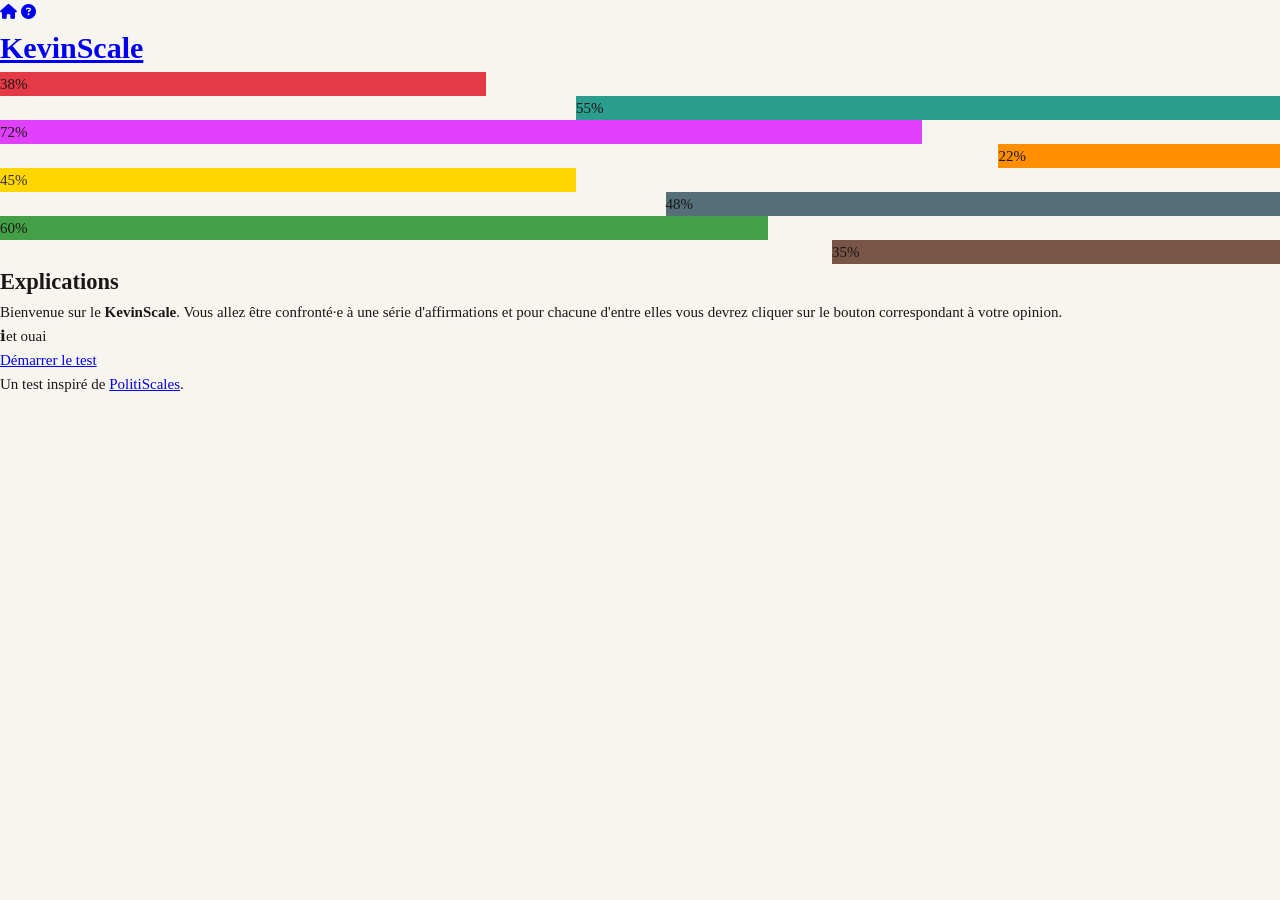
==== index.html @ aa24dc7e "Update index.html" ====
<!DOCTYPE html>
<html lang="fr">
<head>
  <meta charset="UTF-8" />
  <meta name="viewport" content="width=device-width, initial-scale=1.0" />
  <title>KevinScale — Test idéologique</title>
  <link rel="stylesheet" href="https://cdnjs.cloudflare.com/ajax/libs/font-awesome/6.5.0/css/all.min.css" />
  <link rel="stylesheet" href="style.css" />
</head>
<body>

<header>
  <div id="header">
    <div class="headerLeft">
      <a href="index.html" title="Accueil"><i class="fa fa-home"></i></a>
      <a href="#help" title="Aide"><i class="fa fa-question-circle"></i></a>
    </div>
    <div class="headerMiddle">
      <h1><a href="index.html">KevinScale</a></h1>
    </div>
    <div class="headerRight"></div>
  </div>
</header>

<div class="intro-wrap">

  <!-- Barres colorées preview identiques PolitiScales -->
  <div class="preview-bars" aria-hidden="true">
    <div class="preview-bar-row">
      <div class="pbar" style="background:#e63946;width:38%">38%</div>
      <div class="pbar" style="background:#2a9d8f;width:55%;margin-left:auto">55%</div>
    </div>
    <div class="preview-bar-row">
      <div class="pbar" style="background:#e040fb;width:72%">72%</div>
      <div class="pbar" style="background:#ff8f00;width:22%;margin-left:auto">22%</div>
    </div>
    <div class="preview-bar-row">
      <div class="pbar" style="background:#ffd600;color:#333;width:45%">45%</div>
      <div class="pbar" style="background:#546e7a;width:48%;margin-left:auto">48%</div>
    </div>
    <div class="preview-bar-row">
      <div class="pbar" style="background:#43a047;width:60%">60%</div>
      <div class="pbar" style="background:#795548;width:35%;margin-left:auto">35%</div>
    </div>
  </div>

  <div class="intro-desc">
    <h2>Explications</h2>

    <p>Bienvenue sur le <strong>KevinScale</strong>. Vous allez être confronté·e à une série d'affirmations et pour chacune d'entre elles vous devrez cliquer sur le bouton correspondant à votre opinion.</p>

    <p><span class="info-icon">ℹ</span>et ouai</p>
  </div>

  <a href="quiz.html" class="btn-start">Démarrer le test</a>

</div>

<footer>
  Un test inspiré de <a href="https://politiscales.fr" target="_blank">PolitiScales</a>.
</footer>

</body>
</html>
---- style.css ----
/* ============================================================
   KevinScale — Stylesheet
   Inspiré de PolitiScales — design éditorial, sérieux et lisible
   ============================================================ */

/* ── RESET & BASE ─────────────────────────────────────────── */
*, *::before, *::after { box-sizing: border-box; margin: 0; padding: 0; }

:root {
  /* Palette */
  --bg:           #f7f5f0;
  --surface:      #ffffff;
  --surface-2:    #f0ede6;
  --border:       #d8d3c8;
  --border-dark:  #b8b2a6;
  --text:         #1a1714;
  --text-2:       #5a5650;
  --text-3:       #9a948c;
  --accent:       #c0392b;
  --accent-dark:  #96281b;
  --accent-light: #f8d7d4;
  --kevin:        #1a3a5c;
  --kevin-light:  #d4e3f0;

  /* Typography scale */
  --fs-xs:   0.6875rem;  /* 11px */
  --fs-sm:   0.8125rem;  /* 13px */
  --fs-base: 0.9375rem;  /* 15px */
  --fs-md:   1.0625rem;  /* 17px */
  --fs-lg:   1.25rem;    /* 20px */
  --fs-xl:   1.625rem;   /* 26px */
  --fs-2xl:  2.25rem;    /* 36px */
  --fs-3xl:  3.5rem;     /* 56px */

  /* Spacing */
  --sp-1: 4px; --sp-2: 8px; --sp-3: 12px; --sp-4: 16px;
  --sp-5: 24px; --sp-6: 32px; --sp-7: 48px; --sp-8: 64px;

  /* Misc */
  --radius: 2px;
  --shadow: 0 1px 3px rgba(0,0,0,.08), 0 4px 12px rgba(0,0,0,.06);
  --shadow-lg: 0 2px 8px rgba(0,0,0,.08), 0 12px 32px rgba(0,0,0,.1);
  --transition: 180ms ease;
}

html { scroll-behavior: smooth; }

body {
  background: var(--bg);
  color: var(--text);
  font-family: 'Crimson Pro', 'Georgia', serif;
  font-size: var(--fs-base);
  line-height: 1.6;
  min-height: 100vh;
  -webkit-font-smoothing: antialiased;
}

/* ── LAYOUT ───────────────────────────────────────────────── */
.screen { display: none; animation: fadeIn .35s ease; }
.screen.active { display: block; }

@keyframes fadeIn {
  from { opacity: 0; transform: translateY(8px); }
  to   { opacity: 1; transform: translateY(0); }
}

.container {
  max-width: 800px;
  margin: 0 auto;
  padding: 0 var(--sp-5);
}

/* ── HEADER (global) ──────────────────────────────────────── */
.site-header {
  background: var(--surface);
  border-bottom: 2px solid var(--text);
  padding: var(--sp-4) 0;
  position: sticky;
  top: 0;
  z-index: 100;
}

.site-header .container {
  display: flex;
  align-items: center;
  justify-content: space-between;
  gap: var(--sp-4);
}

.logo {
  font-family: 'Playfair Display', 'Georgia', serif;
  font-weight: 900;
  font-size: var(--fs-lg);
  letter-spacing: -.5px;
  color: var(--text);
  display: flex;
  align-items: center;
  gap: var(--sp-2);
}

.logo-k {
  display: inline-flex;
  align-items: center;
  justify-content: center;
  width: 34px; height: 34px;
  background: var(--accent);
  color: #fff;
  font-size: var(--fs-md);
  font-weight: 900;
  letter-spacing: 0;
}

.progress-wrap {
  flex: 1;
  max-width: 320px;
}

.progress-label {
  font-family: 'IBM Plex Mono', monospace;
  font-size: var(--fs-xs);
  color: var(--text-3);
  letter-spacing: 1px;
  text-transform: uppercase;
  margin-bottom: var(--sp-1);
  display: flex;
  justify-content: space-between;
}

.progress-track {
  height: 3px;
  background: var(--border);
  border-radius: 2px;
  overflow: hidden;
}

.progress-fill {
  height: 100%;
  background: var(--accent);
  border-radius: 2px;
  transition: width .5s cubic-bezier(0.16,1,.3,1);
  width: 0%;
}

/* ── SCREEN: INTRO ────────────────────────────────────────── */
#screen-intro {
  padding: var(--sp-8) 0;
}

.intro-grid {
  display: grid;
  grid-template-columns: 1fr 1fr;
  gap: var(--sp-7);
  align-items: start;
}

.intro-left { }

.intro-eyebrow {
  font-family: 'IBM Plex Mono', monospace;
  font-size: var(--fs-xs);
  letter-spacing: 3px;
  text-transform: uppercase;
  color: var(--accent);
  margin-bottom: var(--sp-3);
}

.intro-title {
  font-family: 'Playfair Display', 'Georgia', serif;
  font-size: var(--fs-3xl);
  font-weight: 900;
  line-height: .95;
  letter-spacing: -2px;
  color: var(--text);
  margin-bottom: var(--sp-5);
}

.intro-title em {
  font-style: italic;
  color: var(--accent);
}

.intro-lead {
  font-size: var(--fs-md);
  color: var(--text-2);
  line-height: 1.7;
  margin-bottom: var(--sp-6);
  max-width: 400px;
}

.intro-stats {
  display: flex;
  gap: var(--sp-5);
  margin-bottom: var(--sp-7);
  padding: var(--sp-4) 0;
  border-top: 1px solid var(--border);
  border-bottom: 1px solid var(--border);
}

.stat-item { text-align: center; }

.stat-num {
  font-family: 'Playfair Display', serif;
  font-size: var(--fs-xl);
  font-weight: 700;
  color: var(--text);
  line-height: 1;
  display: block;
}

.stat-lbl {
  font-family: 'IBM Plex Mono', monospace;
  font-size: var(--fs-xs);
  color: var(--text-3);
  letter-spacing: 1px;
  text-transform: uppercase;
}

.btn-primary {
  display: inline-flex;
  align-items: center;
  gap: var(--sp-3);
  background: var(--text);
  color: #fff;
  border: none;
  padding: var(--sp-4) var(--sp-6);
  font-family: 'IBM Plex Mono', monospace;
  font-size: var(--fs-sm);
  font-weight: 600;
  letter-spacing: 1.5px;
  text-transform: uppercase;
  cursor: pointer;
  border-radius: var(--radius);
  transition: background var(--transition), transform var(--transition);
  text-decoration: none;
}

.btn-primary:hover {
  background: var(--accent);
  transform: translateY(-1px);
}

.btn-primary .arrow { transition: transform var(--transition); }
.btn-primary:hover .arrow { transform: translateX(4px); }

/* Intro right — axes preview */
.intro-right {
  background: var(--surface);
  border: 1px solid var(--border);
  padding: var(--sp-5);
  box-shadow: var(--shadow);
}

.axes-preview-title {
  font-family: 'IBM Plex Mono', monospace;
  font-size: var(--fs-xs);
  letter-spacing: 2px;
  text-transform: uppercase;
  color: var(--text-3);
  margin-bottom: var(--sp-4);
  padding-bottom: var(--sp-3);
  border-bottom: 1px solid var(--border);
}

.axis-preview-row {
  display: flex;
  align-items: center;
  gap: var(--sp-3);
  padding: var(--sp-2) 0;
  border-bottom: 1px solid var(--border);
}

.axis-preview-row:last-child { border-bottom: none; }

.axis-icon { font-size: 1.1rem; width: 24px; text-align: center; }

.axis-preview-name {
  flex: 1;
  font-size: var(--fs-sm);
  color: var(--text);
}

.axis-preview-poles {
  font-family: 'IBM Plex Mono', monospace;
  font-size: 10px;
  color: var(--text-3);
  display: flex;
  gap: 4px;
  align-items: center;
}

.pole-tag {
  padding: 2px 6px;
  border: 1px solid var(--border);
  border-radius: 2px;
  background: var(--surface-2);
}

/* ── SCREEN: QUIZ ─────────────────────────────────────────── */
#screen-quiz {
  padding: var(--sp-6) 0 var(--sp-8);
}

.quiz-container {
  display: grid;
  grid-template-columns: 280px 1fr;
  gap: var(--sp-6);
  align-items: start;
}

/* Sidebar */
.quiz-sidebar {
  position: sticky;
  top: 80px;
}

.sidebar-card {
  background: var(--surface);
  border: 1px solid var(--border);
  padding: var(--sp-4);
  margin-bottom: var(--sp-3);
  box-shadow: var(--shadow);
}

.sidebar-label {
  font-family: 'IBM Plex Mono', monospace;
  font-size: var(--fs-xs);
  letter-spacing: 2px;
  text-transform: uppercase;
  color: var(--text-3);
  margin-bottom: var(--sp-3);
  display: block;
}

/* Axis nav list */
.axis-nav { list-style: none; }

.axis-nav-item {
  display: flex;
  align-items: center;
  gap: var(--sp-2);
  padding: var(--sp-2) var(--sp-3);
  border-radius: var(--radius);
  cursor: default;
  transition: background var(--transition);
  font-size: var(--fs-sm);
  color: var(--text-3);
  margin-bottom: 2px;
}

.axis-nav-item.done { color: var(--text-2); }
.axis-nav-item.active {
  background: var(--surface-2);
  color: var(--text);
  font-weight: 600;
}

.axis-nav-dot {
  width: 6px; height: 6px;
  border-radius: 50%;
  background: var(--border);
  flex-shrink: 0;
  transition: background var(--transition);
}

.axis-nav-item.done .axis-nav-dot { background: var(--accent); }
.axis-nav-item.active .axis-nav-dot { background: var(--text); }

/* Main question area */
.quiz-main { }

.q-header {
  margin-bottom: var(--sp-5);
  padding-bottom: var(--sp-5);
  border-bottom: 1px solid var(--border);
}

.q-axis-badge {
  display: inline-flex;
  align-items: center;
  gap: var(--sp-2);
  font-family: 'IBM Plex Mono', monospace;
  font-size: var(--fs-xs);
  letter-spacing: 2px;
  text-transform: uppercase;
  color: var(--accent);
  background: var(--accent-light);
  padding: var(--sp-1) var(--sp-3);
  border-radius: 2px;
  margin-bottom: var(--sp-4);
}

.q-number {
  font-family: 'IBM Plex Mono', monospace;
  font-size: var(--fs-xs);
  color: var(--text-3);
  float: right;
  padding-top: 4px;
}

.q-text {
  font-family: 'Playfair Display', 'Georgia', serif;
  font-size: var(--fs-xl);
  font-weight: 700;
  line-height: 1.3;
  letter-spacing: -.5px;
  color: var(--text);
}

/* Likert scale */
.likert-grid {
  display: grid;
  grid-template-columns: repeat(5, 1fr);
  gap: var(--sp-2);
  margin-top: var(--sp-6);
  margin-bottom: var(--sp-5);
}

.likert-btn {
  display: flex;
  flex-direction: column;
  align-items: center;
  gap: var(--sp-2);
  background: var(--surface);
  border: 1.5px solid var(--border);
  padding: var(--sp-4) var(--sp-2);
  cursor: pointer;
  border-radius: var(--radius);
  transition: all var(--transition);
  text-align: center;
  position: relative;
  overflow: hidden;
}

.likert-btn::before {
  content: '';
  position: absolute;
  inset: 0;
  background: var(--accent);
  opacity: 0;
  transition: opacity var(--transition);
}

.likert-btn:hover { border-color: var(--text); }
.likert-btn:hover::before { opacity: .04; }

.likert-btn.selected {
  border-color: var(--accent);
  background: var(--accent-light);
}

.likert-icon {
  font-size: 1.4rem;
  line-height: 1;
  position: relative;
}

.likert-label {
  font-size: var(--fs-xs);
  line-height: 1.3;
  color: var(--text-2);
  position: relative;
  font-family: 'IBM Plex Mono', monospace;
  letter-spacing: .3px;
}

.likert-btn.selected .likert-label { color: var(--accent); font-weight: 600; }

/* Scale hint */
.scale-hint {
  display: flex;
  justify-content: space-between;
  font-family: 'IBM Plex Mono', monospace;
  font-size: 10px;
  color: var(--text-3);
  letter-spacing: 1px;
  text-transform: uppercase;
  padding: 0 var(--sp-2);
  margin-bottom: var(--sp-6);
}

/* Navigation buttons */
.quiz-nav {
  display: flex;
  align-items: center;
  justify-content: space-between;
  padding-top: var(--sp-5);
  border-top: 1px solid var(--border);
}

.btn-secondary {
  display: inline-flex;
  align-items: center;
  gap: var(--sp-2);
  background: transparent;
  color: var(--text-2);
  border: 1px solid var(--border);
  padding: var(--sp-3) var(--sp-4);
  font-family: 'IBM Plex Mono', monospace;
  font-size: var(--fs-xs);
  letter-spacing: 1px;
  text-transform: uppercase;
  cursor: pointer;
  border-radius: var(--radius);
  transition: all var(--transition);
}

.btn-secondary:hover { border-color: var(--text); color: var(--text); }
.btn-secondary:disabled { opacity: .35; cursor: not-allowed; pointer-events: none; }

.btn-next {
  display: inline-flex;
  align-items: center;
  gap: var(--sp-3);
  background: var(--text);
  color: #fff;
  border: none;
  padding: var(--sp-3) var(--sp-5);
  font-family: 'IBM Plex Mono', monospace;
  font-size: var(--fs-xs);
  font-weight: 600;
  letter-spacing: 1.5px;
  text-transform: uppercase;
  cursor: pointer;
  border-radius: var(--radius);
  transition: all var(--transition);
}

.btn-next:hover { background: var(--accent); }
.btn-next:disabled { opacity: .35; cursor: not-allowed; pointer-events: none; }

.btn-next .arrow { transition: transform var(--transition); }
.btn-next:not(:disabled):hover .arrow { transform: translateX(4px); }

/* ── SCREEN: RESULTS ──────────────────────────────────────── */
#screen-results {
  padding: var(--sp-6) 0 var(--sp-8);
}

/* Results header */
.results-header {
  background: var(--text);
  color: #fff;
  padding: var(--sp-7) var(--sp-5);
  margin-bottom: var(--sp-7);
}

.results-header .container {
  display: grid;
  grid-template-columns: 1fr auto;
  gap: var(--sp-6);
  align-items: center;
}

.results-eyebrow {
  font-family: 'IBM Plex Mono', monospace;
  font-size: var(--fs-xs);
  letter-spacing: 3px;
  text-transform: uppercase;
  color: rgba(255,255,255,.5);
  margin-bottom: var(--sp-3);
}

.results-title {
  font-family: 'Playfair Display', serif;
  font-size: var(--fs-2xl);
  font-weight: 900;
  letter-spacing: -1px;
  line-height: 1.1;
  margin-bottom: var(--sp-4);
}

.results-verdict {
  font-size: var(--fs-base);
  color: rgba(255,255,255,.75);
  max-width: 480px;
  line-height: 1.7;
}

.global-score-box {
  text-align: center;
  background: var(--accent);
  padding: var(--sp-5) var(--sp-6);
  min-width: 160px;
}

.score-num {
  font-family: 'Playfair Display', serif;
  font-size: var(--fs-3xl);
  font-weight: 900;
  color: #fff;
  line-height: 1;
  display: block;
}

.score-unit {
  font-size: var(--fs-xl);
  font-weight: 400;
}

.score-label {
  font-family: 'IBM Plex Mono', monospace;
  font-size: var(--fs-xs);
  letter-spacing: 2px;
  text-transform: uppercase;
  color: rgba(255,255,255,.7);
  margin-top: var(--sp-2);
  display: block;
}

/* Axes results */
.results-section-title {
  font-family: 'IBM Plex Mono', monospace;
  font-size: var(--fs-xs);
  letter-spacing: 3px;
  text-transform: uppercase;
  color: var(--text-3);
  margin-bottom: var(--sp-5);
  padding-bottom: var(--sp-3);
  border-bottom: 2px solid var(--text);
  display: flex;
  align-items: center;
  justify-content: space-between;
}

.results-grid {
  display: grid;
  grid-template-columns: 1fr 1fr;
  gap: var(--sp-4);
  margin-bottom: var(--sp-7);
}

.axis-result-card {
  background: var(--surface);
  border: 1px solid var(--border);
  padding: var(--sp-5);
  box-shadow: var(--shadow);
  opacity: 0;
  transform: translateY(12px);
  transition: opacity .4s ease, transform .4s ease;
}

.axis-result-card.revealed {
  opacity: 1;
  transform: translateY(0);
}

.arc-top {
  display: flex;
  justify-content: space-between;
  align-items: flex-start;
  margin-bottom: var(--sp-4);
}

.arc-axis-name {
  display: flex;
  align-items: center;
  gap: var(--sp-2);
}

.arc-icon { font-size: 1.1rem; }

.arc-name {
  font-family: 'IBM Plex Mono', monospace;
  font-size: var(--fs-xs);
  letter-spacing: 2px;
  text-transform: uppercase;
  color: var(--text-3);
}

.arc-score {
  font-family: 'Playfair Display', serif;
  font-size: var(--fs-xl);
  font-weight: 700;
  line-height: 1;
  color: var(--text);
}

/* Axis comparison bar */
.axis-bar-container {
  position: relative;
  margin-bottom: var(--sp-3);
}

.axis-spectrum {
  height: 8px;
  border-radius: 4px;
  position: relative;
  overflow: visible;
  background: linear-gradient(to right, var(--left-color, #e63946), #e8e3db, var(--right-color, #2a9d8f));
}

/* Kevin marker */
.kevin-marker {
  position: absolute;
  top: -3px;
  width: 2px;
  height: 14px;
  background: var(--kevin);
  border-radius: 1px;
  transform: translateX(-50%);
}

.kevin-marker::after {
  content: 'K';
  position: absolute;
  bottom: -18px;
  left: 50%;
  transform: translateX(-50%);
  font-family: 'IBM Plex Mono', monospace;
  font-size: 9px;
  font-weight: 700;
  color: var(--kevin);
  letter-spacing: 0;
}

/* User marker */
.user-marker {
  position: absolute;
  top: -5px;
  width: 18px; height: 18px;
  background: var(--accent);
  border: 2px solid #fff;
  border-radius: 50%;
  transform: translateX(-50%);
  transition: left 1s cubic-bezier(0.16,1,.3,1);
  box-shadow: 0 1px 4px rgba(0,0,0,.2);
}

.axis-poles {
  display: flex;
  justify-content: space-between;
  font-family: 'IBM Plex Mono', monospace;
  font-size: 10px;
  color: var(--text-3);
  letter-spacing: 1px;
  text-transform: uppercase;
  margin-top: var(--sp-3);
}

.arc-comment {
  font-size: var(--fs-sm);
  color: var(--text-2);
  line-height: 1.5;
  padding-top: var(--sp-3);
  border-top: 1px solid var(--border);
  font-style: italic;
}

/* Share / restart */
.results-footer {
  display: flex;
  gap: var(--sp-3);
  align-items: center;
  flex-wrap: wrap;
}

.btn-outline {
  display: inline-flex;
  align-items: center;
  gap: var(--sp-2);
  background: transparent;
  color: var(--text);
  border: 1.5px solid var(--text);
  padding: var(--sp-3) var(--sp-5);
  font-family: 'IBM Plex Mono', monospace;
  font-size: var(--fs-xs);
  font-weight: 600;
  letter-spacing: 1.5px;
  text-transform: uppercase;
  cursor: pointer;
  border-radius: var(--radius);
  transition: all var(--transition);
  text-decoration: none;
}

.btn-outline:hover { background: var(--text); color: #fff; }

/* ── MOBILE ───────────────────────────────────────────────── */
@media (max-width: 700px) {
  .site-header .progress-wrap { display: none; }

  .intro-grid { grid-template-columns: 1fr; gap: var(--sp-6); }
  .intro-title { font-size: 3rem; letter-spacing: -1.5px; }
  .intro-right { display: none; }

  .quiz-container { grid-template-columns: 1fr; }
  .quiz-sidebar { display: none; }

  .likert-grid {
    grid-template-columns: 1fr 1fr;
    grid-template-rows: auto auto auto;
  }
  .likert-grid .likert-btn:nth-child(5) {
    grid-column: 1 / -1;
  }

  .results-header .container { grid-template-columns: 1fr; }
  .global-score-box { width: 100%; }

  .results-grid { grid-template-columns: 1fr; }
  .score-num { font-size: 3rem; }

  .quiz-nav { gap: var(--sp-3); }
  .btn-secondary span { display: none; }
}

@media (max-width: 380px) {
  .container { padding: 0 var(--sp-4); }
  .intro-title { font-size: 2.5rem; }
  .q-text { font-size: var(--fs-lg); }
}

/* ── UTILITIES ────────────────────────────────────────────── */
.sr-only {
  position: absolute; width: 1px; height: 1px;
  padding: 0; margin: -1px; overflow: hidden;
  clip: rect(0,0,0,0); border: 0;
}

.text-muted { color: var(--text-3); }
.text-accent { color: var(--accent); }

/* ── TRANSITIONS ──────────────────────────────────────────── */
.slide-enter {
  animation: slideEnter .3s ease forwards;
}

@keyframes slideEnter {
  from { opacity: 0; transform: translateX(16px); }
  to   { opacity: 1; transform: translateX(0); }
}

.slide-exit {
  animation: slideExit .2s ease forwards;
}

@keyframes slideExit {
  from { opacity: 1; transform: translateX(0); }
  to   { opacity: 0; transform: translateX(-16px); }
}

/* ── MOBILE PROGRESS BAR (quiz screen) ───────────────────── */
.mobile-progress {
  display: none;
  padding: var(--sp-3) 0 0;
}

@media (max-width: 700px) {
  .mobile-progress { display: block; }
}

.mobile-progress .progress-track { height: 4px; }
.mobile-progress .progress-label {
  font-family: 'IBM Plex Mono', monospace;
  font-size: var(--fs-xs);
  color: var(--text-3);
  letter-spacing: 1px;
  text-transform: uppercase;
  margin-bottom: 6px;
  display: flex;
  justify-content: space-between;
}
/* ── BOUTONS STYLE POLITISCALES ──────────────────────────── */

/* Override likert-grid : vertical stack */
.likert-grid {
  display: flex !important;
  flex-direction: column !important;
  gap: 8px !important;
  margin-top: 28px !important;
  margin-bottom: 20px !important;
}

.ps-btn {
  display: block;
  width: 100%;
  padding: 16px 24px;
  font-family: 'Crimson Pro', Georgia, serif;
  font-size: 1.05rem;
  font-weight: 500;
  border: none;
  border-radius: 4px;
  cursor: pointer;
  text-align: center;
  transition: filter 0.15s ease, transform 0.1s ease;
  color: #fff;
  letter-spacing: 0.2px;
}

.ps-btn:hover  { filter: brightness(1.08); transform: translateY(-1px); }
.ps-btn:active { transform: translateY(0); }

/* Vert foncé → vert clair → gris → rouge clair → rouge foncé */
.ps-agree-2    { background: #2e7d32; }
.ps-agree-1    { background: #66bb6a; }
.ps-neutral    { background: #9e9e9e; }
.ps-disagree-1 { background: #ef5350; }
.ps-disagree-2 { background: #b71c1c; }

/* Sélectionné : outline blanc + ombre */
.ps-btn.selected {
  outline: 3px solid #fff;
  box-shadow: 0 0 0 4px rgba(0,0,0,0.25);
  filter: brightness(1.12);
}

/* Masquer les hints (plus pertinents avec ce layout) */
.scale-hint { display: none !important; }

/* Mobile: les boutons restent en colonne, rien à faire */
@media (max-width: 700px) {
  .likert-grid { grid-template-columns: unset !important; }
  .likert-grid .likert-btn:nth-child(5) { grid-column: unset !important; }
}
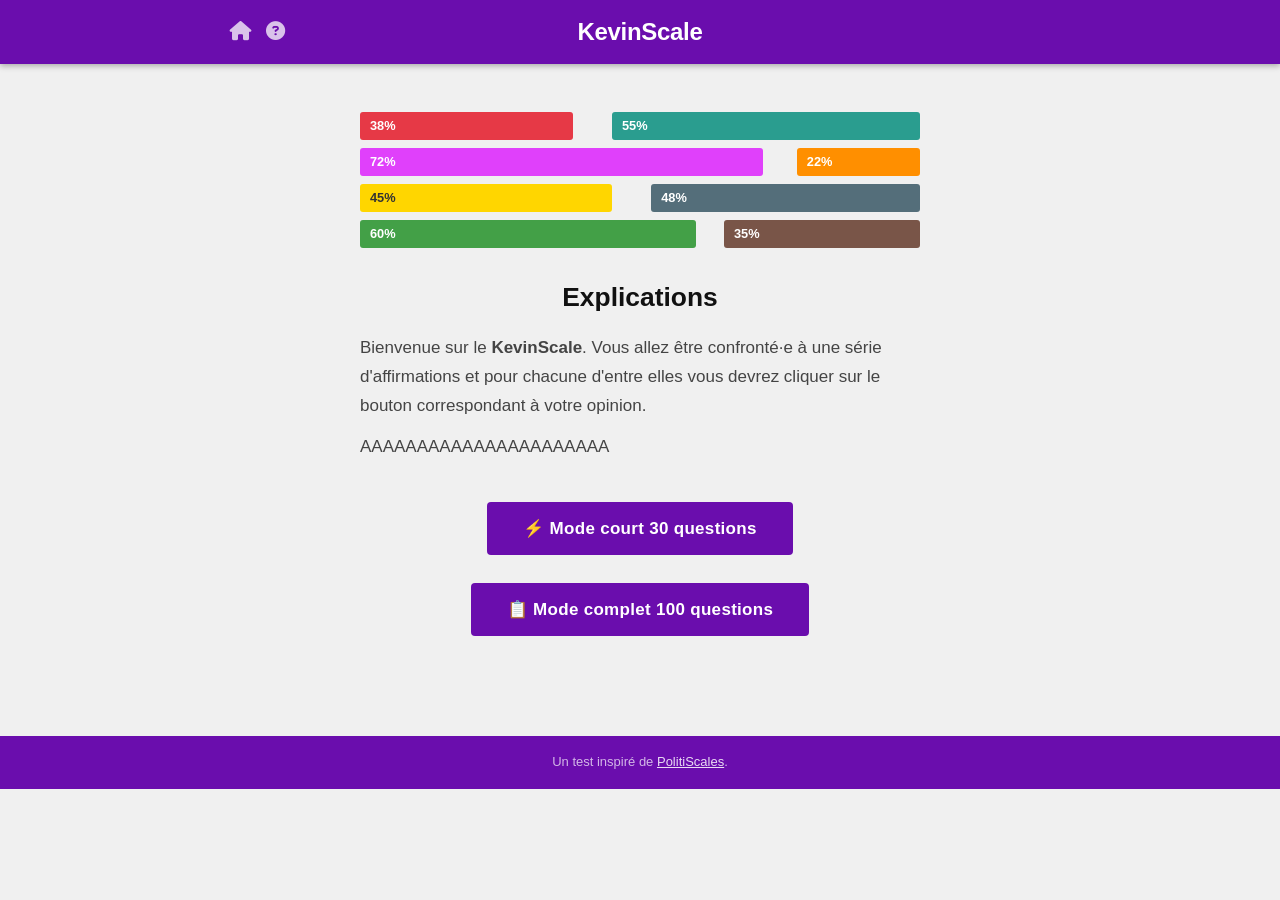
==== commit ad7bca6a: "Update index.html" ====
--- a/index.html
+++ b/index.html
@@ -13,7 +13,7 @@
   <div id="header">
     <div class="headerLeft">
       <a href="index.html" title="Accueil"><i class="fa fa-home"></i></a>
-      <a href="#help" title="Aide"><i class="fa fa-question-circle"></i></a>
+      <a href="about.html" title="Aide"><i class="fa fa-question-circle"></i></a>
     </div>
     <div class="headerMiddle">
       <h1><a href="index.html">KevinScale</a></h1>
@@ -49,12 +49,28 @@
 
     <p>Bienvenue sur le <strong>KevinScale</strong>. Vous allez être confronté·e à une série d'affirmations et pour chacune d'entre elles vous devrez cliquer sur le bouton correspondant à votre opinion.</p>
 
-    <p><span class="info-icon">ℹ</span>et ouai</p>
+    <p>AAAAAAAAAAAAAAAAAAAAAA</p>
   </div>
 
-  <a href="quiz.html" class="btn-start">Démarrer le test</a>
+  <div class="intro-buttons">
+    <a href="quiz.html" class="btn-start" onclick="startFresh('short')">⚡ Mode court <span class="mode-hint">30 questions</span></a>
+    <a href="quiz.html" class="btn-start btn-start-long" onclick="startFresh('long')">📋 Mode complet <span class="mode-hint">100 questions</span></a>
+  </div>
+  <div id="resume-wrap" style="display:none; margin-top:12px; text-align:center;">
+    <a href="quiz.html" class="btn-resume">↩ Reprendre le test en cours</a>
+  </div>
 
 </div>
+
+<script>
+  function startFresh(mode) {
+    sessionStorage.clear();
+    sessionStorage.setItem("ks_mode", mode);
+  }
+  if (sessionStorage.getItem("ks_shuffled") && sessionStorage.getItem("ks_current")) {
+    document.getElementById("resume-wrap").style.display = "block";
+  }
+</script>
 
 <footer>
   Un test inspiré de <a href="https://politiscales.fr" target="_blank">PolitiScales</a>.
--- a/style.css
+++ b/style.css
@@ -1,46 +1,39 @@
 /* ============================================================
-   KevinScale — Stylesheet
-   Inspiré de PolitiScales — design éditorial, sérieux et lisible
+   KevinScale — CSS global
+   Fidèle à PolitiScales : header violet centré, fond clair,
+   boutons colorés empilés, barres spectrales sur résultats.
    ============================================================ */
 
-/* ── RESET & BASE ─────────────────────────────────────────── */
 *, *::before, *::after { box-sizing: border-box; margin: 0; padding: 0; }
 
 :root {
-  /* Palette */
-  --bg:           #f7f5f0;
-  --surface:      #ffffff;
-  --surface-2:    #f0ede6;
-  --border:       #d8d3c8;
-  --border-dark:  #b8b2a6;
-  --text:         #1a1714;
-  --text-2:       #5a5650;
-  --text-3:       #9a948c;
-  --accent:       #c0392b;
-  --accent-dark:  #96281b;
-  --accent-light: #f8d7d4;
-  --kevin:        #1a3a5c;
-  --kevin-light:  #d4e3f0;
-
-  /* Typography scale */
-  --fs-xs:   0.6875rem;  /* 11px */
-  --fs-sm:   0.8125rem;  /* 13px */
-  --fs-base: 0.9375rem;  /* 15px */
-  --fs-md:   1.0625rem;  /* 17px */
-  --fs-lg:   1.25rem;    /* 20px */
-  --fs-xl:   1.625rem;   /* 26px */
-  --fs-2xl:  2.25rem;    /* 36px */
-  --fs-3xl:  3.5rem;     /* 56px */
-
-  /* Spacing */
-  --sp-1: 4px; --sp-2: 8px; --sp-3: 12px; --sp-4: 16px;
-  --sp-5: 24px; --sp-6: 32px; --sp-7: 48px; --sp-8: 64px;
-
-  /* Misc */
-  --radius: 2px;
-  --shadow: 0 1px 3px rgba(0,0,0,.08), 0 4px 12px rgba(0,0,0,.06);
-  --shadow-lg: 0 2px 8px rgba(0,0,0,.08), 0 12px 32px rgba(0,0,0,.1);
-  --transition: 180ms ease;
+  --purple:      #6a0dad;
+  --purple-dark: #4a0080;
+  --bg:          #f0f0f0;
+  --surface:     #ffffff;
+  --border:      #cccccc;
+  --text:        #111111;
+  --text-2:      #444444;
+  --text-3:      #888888;
+
+  --agree-2:     #2e7d32;
+  --agree-1:     #66bb6a;
+  --neutral:     #9e9e9e;
+  --disagree-1:  #ef5350;
+  --disagree-2:  #b71c1c;
+
+  --kevin:       #1a3a5c;
+
+  --fs-sm:   0.8125rem;
+  --fs-base: 0.9375rem;
+  --fs-md:   1.0625rem;
+  --fs-lg:   1.3rem;
+  --fs-xl:   1.65rem;
+  --fs-2xl:  2.2rem;
+  --fs-3xl:  2.8rem;
+
+  --radius: 4px;
+  --transition: 150ms ease;
 }
 
 html { scroll-behavior: smooth; }
@@ -48,867 +41,575 @@
 body {
   background: var(--bg);
   color: var(--text);
-  font-family: 'Crimson Pro', 'Georgia', serif;
+  font-family: 'Source Sans Pro', 'Segoe UI', Arial, sans-serif;
   font-size: var(--fs-base);
   line-height: 1.6;
   min-height: 100vh;
   -webkit-font-smoothing: antialiased;
 }
 
-/* ── LAYOUT ───────────────────────────────────────────────── */
-.screen { display: none; animation: fadeIn .35s ease; }
-.screen.active { display: block; }
-
-@keyframes fadeIn {
-  from { opacity: 0; transform: translateY(8px); }
-  to   { opacity: 1; transform: translateY(0); }
-}
-
+/* ── HEADER ──────────────────────────────────────────────── */
+header {
+  background: var(--purple);
+  padding: 10px 0;
+  box-shadow: 0 2px 6px rgba(0,0,0,.3);
+}
+
+#header {
+  display: flex;
+  align-items: center;
+  max-width: 860px;
+  margin: 0 auto;
+  padding: 0 20px;
+  position: relative;
+  height: 44px;
+}
+
+.headerLeft {
+  position: absolute;
+  left: 20px;
+  display: flex;
+  gap: 14px;
+  align-items: center;
+}
+
+.headerLeft a {
+  color: rgba(255,255,255,.75);
+  font-size: 1.2rem;
+  text-decoration: none;
+  transition: color var(--transition);
+  display: flex;
+  align-items: center;
+}
+
+.headerLeft a:hover { color: #fff; }
+
+.headerMiddle {
+  flex: 1;
+  text-align: center;
+}
+
+.headerMiddle h1 {
+  font-size: 1.5rem;
+  font-weight: 700;
+  color: #fff;
+  letter-spacing: -.3px;
+}
+
+.headerMiddle h1 a {
+  color: inherit;
+  text-decoration: none;
+}
+
+.headerRight {
+  position: absolute;
+  right: 20px;
+  display: flex;
+  gap: 14px;
+  align-items: center;
+}
+
+.headerRight a {
+  color: rgba(255,255,255,.75);
+  font-size: 1.1rem;
+  text-decoration: none;
+  transition: color var(--transition);
+}
+
+.headerRight a:hover { color: #fff; }
+
+/* ── LAYOUT ──────────────────────────────────────────────── */
 .container {
-  max-width: 800px;
+  max-width: 860px;
   margin: 0 auto;
-  padding: 0 var(--sp-5);
-}
-
-/* ── HEADER (global) ──────────────────────────────────────── */
-.site-header {
+  padding: 0 20px;
+}
+
+/* ── FOOTER ──────────────────────────────────────────────── */
+footer {
+  background: var(--purple);
+  color: rgba(255,255,255,.7);
+  text-align: center;
+  padding: 16px 20px;
+  font-size: var(--fs-sm);
+  margin-top: 60px;
+}
+
+footer a { color: rgba(255,255,255,.85); }
+footer a:hover { color: #fff; }
+
+/* ── PAGE ACCUEIL ────────────────────────────────────────── */
+.intro-wrap {
+  max-width: 600px;
+  margin: 0 auto;
+  padding: 48px 20px 40px;
+  text-align: center;
+}
+
+.intro-badge {
+  display: inline-block;
+  position: relative;
+  margin-bottom: 28px;
+}
+
+.intro-badge img {
+  width: 180px;
+  height: 180px;
+  border-radius: 50%;
+  object-fit: cover;
+}
+
+/* Barres colorées preview (comme PolitiScales) */
+.preview-bars {
+  display: flex;
+  flex-direction: column;
+  gap: 8px;
+  margin-bottom: 28px;
+}
+
+.preview-bar-row {
+  display: flex;
+  align-items: center;
+  gap: 6px;
+  height: 28px;
+}
+
+.pbar {
+  height: 28px;
+  border-radius: 3px;
+  display: flex;
+  align-items: center;
+  padding: 0 10px;
+  font-size: 0.8rem;
+  font-weight: 600;
+  color: #fff;
+  min-width: 60px;
+}
+
+.intro-desc h2 {
+  font-size: var(--fs-xl);
+  font-weight: 700;
+  margin-bottom: 16px;
+  color: var(--text);
+}
+
+.intro-desc p {
+  color: var(--text-2);
+  line-height: 1.7;
+  margin-bottom: 12px;
+  text-align: left;
+  font-size: var(--fs-md);
+}
+
+.intro-desc p .info-icon {
+  color: var(--purple);
+  margin-right: 6px;
+}
+
+.btn-start {
+  display: inline-block;
+  margin-top: 28px;
+  background: var(--purple);
+  color: #fff;
+  border: none;
+  padding: 13px 36px;
+  font-size: var(--fs-md);
+  font-weight: 600;
+  border-radius: var(--radius);
+  cursor: pointer;
+  text-decoration: none;
+  transition: background var(--transition), transform var(--transition);
+  letter-spacing: .3px;
+}
+
+.btn-start:hover { background: var(--purple-dark); transform: translateY(-1px); }
+
+/* ── PAGE QUIZ ───────────────────────────────────────────── */
+.quiz-wrap {
+  max-width: 700px;
+  margin: 0 auto;
+  padding: 40px 20px 60px;
+}
+
+.q-progress {
+  margin-bottom: 10px;
+  font-size: var(--fs-sm);
+  color: var(--text-3);
+  text-align: right;
+}
+
+.q-text-wrap {
+  height: 140px;
+  display: flex;
+  align-items: center;
+  margin-bottom: 28px;
+}
+
+.q-text {
+  font-size: var(--fs-xl);
+  font-weight: 600;
+  line-height: 1.4;
+  color: var(--text);
+}
+
+.answer-list {
+  display: flex;
+  flex-direction: column;
+  gap: 10px;
+  margin-bottom: 28px;
+}
+
+.ans-btn {
+  display: block;
+  width: 100%;
+  padding: 15px 20px;
+  font-size: 1rem;
+  font-weight: 500;
+  color: #fff;
+  border: none;
+  border-radius: var(--radius);
+  cursor: pointer;
+  text-align: center;
+  transition: filter .15s, transform .1s, box-shadow .15s;
+  font-family: inherit;
+}
+
+.ans-btn:hover  { filter: brightness(1.08); transform: translateY(-1px); box-shadow: 0 4px 14px rgba(0,0,0,.2); }
+.ans-btn:active { transform: translateY(0); }
+
+.ans-btn.agree-2    { background: var(--agree-2); }
+.ans-btn.agree-1    { background: var(--agree-1); }
+.ans-btn.neutral    { background: var(--neutral); }
+.ans-btn.disagree-1 { background: var(--disagree-1); }
+.ans-btn.disagree-2 { background: var(--disagree-2); }
+.ans-btn.back-btn   { background: var(--purple); }
+
+.ans-btn.selected {
+  outline: 3px solid #fff;
+  box-shadow: 0 0 0 5px rgba(0,0,0,.2);
+  filter: brightness(1.1);
+  transform: translateY(-1px);
+}
+
+.quiz-nav {
+  display: flex;
+  align-items: center;
+  padding-top: 16px;
+  border-top: 1px solid var(--border);
+  margin-top: 8px;
+}
+
+.btn-prev, .btn-next {
+  padding: 9px 22px;
+  font-size: var(--fs-sm);
+  font-weight: 600;
+  border: none;
+  border-radius: var(--radius);
+  cursor: pointer;
+  font-family: inherit;
+  transition: background var(--transition), opacity var(--transition);
+  letter-spacing: .3px;
+}
+
+.btn-prev {
+  background: var(--border);
+  color: var(--text-2);
+}
+
+.btn-prev:hover { background: #bbb; color: var(--text); }
+
+.btn-next {
+  background: var(--purple);
+  color: #fff;
+}
+
+.btn-next:hover { background: var(--purple-dark); }
+.btn-next:disabled, .btn-prev:disabled { opacity: .4; cursor: not-allowed; }
+
+.progress-bar-wrap {
+  margin-bottom: 24px;
+}
+
+.progress-bar-track {
+  height: 5px;
+  background: var(--border);
+  border-radius: 3px;
+  overflow: hidden;
+}
+
+.progress-bar-fill {
+  height: 100%;
+  background: var(--purple);
+  border-radius: 3px;
+  transition: width .5s cubic-bezier(.16,1,.3,1);
+  width: 0%;
+}
+
+/* ── PAGE RÉSULTATS ──────────────────────────────────────── */
+.results-wrap {
+  max-width: 780px;
+  margin: 0 auto;
+  padding: 40px 20px 60px;
+}
+
+.results-intro {
+  margin-bottom: 36px;
+  font-size: var(--fs-md);
+  color: var(--text-2);
+  line-height: 1.7;
+}
+
+.results-intro a { color: var(--purple); }
+
+/* Carte image résultats — comme politiscales */
+.results-card {
   background: var(--surface);
-  border-bottom: 2px solid var(--text);
-  padding: var(--sp-4) 0;
-  position: sticky;
-  top: 0;
-  z-index: 100;
-}
-
-.site-header .container {
-  display: flex;
-  align-items: center;
-  justify-content: space-between;
-  gap: var(--sp-4);
-}
-
-.logo {
-  font-family: 'Playfair Display', 'Georgia', serif;
-  font-weight: 900;
-  font-size: var(--fs-lg);
-  letter-spacing: -.5px;
-  color: var(--text);
-  display: flex;
-  align-items: center;
-  gap: var(--sp-2);
-}
-
-.logo-k {
-  display: inline-flex;
-  align-items: center;
-  justify-content: center;
-  width: 34px; height: 34px;
-  background: var(--accent);
-  color: #fff;
-  font-size: var(--fs-md);
-  font-weight: 900;
-  letter-spacing: 0;
-}
-
-.progress-wrap {
-  flex: 1;
-  max-width: 320px;
-}
-
-.progress-label {
-  font-family: 'IBM Plex Mono', monospace;
-  font-size: var(--fs-xs);
+  border: 1px solid var(--border);
+  border-radius: var(--radius);
+  padding: 24px;
+  margin-bottom: 32px;
+  box-shadow: 0 1px 4px rgba(0,0,0,.08);
+}
+
+.results-card-header {
+  text-align: center;
+  margin-bottom: 20px;
+}
+
+.results-site-name {
+  font-size: var(--fs-sm);
   color: var(--text-3);
   letter-spacing: 1px;
   text-transform: uppercase;
-  margin-bottom: var(--sp-1);
-  display: flex;
-  justify-content: space-between;
-}
-
-.progress-track {
-  height: 3px;
-  background: var(--border);
-  border-radius: 2px;
+  font-weight: 600;
+}
+
+.results-label-row {
+  display: flex;
+  justify-content: center;
+  gap: 8px;
+  margin: 12px 0;
+  flex-wrap: wrap;
+}
+
+.results-label-tag {
+  display: inline-block;
+  padding: 4px 14px;
+  border-radius: 20px;
+  font-size: var(--fs-sm);
+  font-weight: 600;
+  color: #fff;
+}
+
+/* Axe résultat */
+.axis-row {
+  display: flex;
+  align-items: center;
+  gap: 10px;
+  margin-bottom: 18px;
+}
+
+.axis-row-label-left,
+.axis-row-label-right {
+  font-size: var(--fs-sm);
+  color: var(--text-3);
+  width: 110px;
+  line-height: 1.2;
+}
+
+.axis-row-label-left  { text-align: right; }
+.axis-row-label-right { text-align: left; }
+
+.axis-bar-wrap {
+  flex: 1;
+  position: relative;
+}
+
+.axis-bar-track {
+  height: 22px;
+  border-radius: 3px;
   overflow: hidden;
-}
-
-.progress-fill {
+  display: flex;
+}
+
+.axis-bar-left {
   height: 100%;
-  background: var(--accent);
-  border-radius: 2px;
-  transition: width .5s cubic-bezier(0.16,1,.3,1);
-  width: 0%;
-}
-
-/* ── SCREEN: INTRO ────────────────────────────────────────── */
-#screen-intro {
-  padding: var(--sp-8) 0;
-}
-
-.intro-grid {
-  display: grid;
-  grid-template-columns: 1fr 1fr;
-  gap: var(--sp-7);
-  align-items: start;
-}
-
-.intro-left { }
-
-.intro-eyebrow {
-  font-family: 'IBM Plex Mono', monospace;
-  font-size: var(--fs-xs);
-  letter-spacing: 3px;
-  text-transform: uppercase;
-  color: var(--accent);
-  margin-bottom: var(--sp-3);
-}
-
-.intro-title {
-  font-family: 'Playfair Display', 'Georgia', serif;
+  transition: width 1s cubic-bezier(.16,1,.3,1);
+  display: flex;
+  align-items: center;
+  justify-content: flex-end;
+  padding-right: 6px;
+  font-size: 0.75rem;
+  font-weight: 700;
+  color: #fff;
+  min-width: 0;
+  border-radius: 3px 0 0 3px;
+}
+
+.axis-bar-right {
+  height: 100%;
+  transition: width 1s cubic-bezier(.16,1,.3,1);
+  display: flex;
+  align-items: center;
+  padding-left: 6px;
+  font-size: 0.75rem;
+  font-weight: 700;
+  color: #fff;
+  min-width: 0;
+  border-radius: 0 3px 3px 0;
+}
+
+/* Kevin marker sur la barre */
+.axis-kevin-marker {
+  position: absolute;
+  top: 0;
+  width: 2px;
+  height: 22px;
+  background: #fff;
+  border-radius: 1px;
+  transform: translateX(-50%);
+  z-index: 2;
+  opacity: .8;
+}
+
+.axis-kevin-label {
+  position: absolute;
+  top: -16px;
+  font-size: 9px;
+  font-weight: 700;
+  color: var(--kevin);
+  transform: translateX(-50%);
+}
+
+/* Actions résultats */
+.results-actions {
+  display: flex;
+  gap: 12px;
+  flex-wrap: wrap;
+  margin-top: 28px;
+}
+
+.btn-action {
+  padding: 9px 20px;
+  font-size: var(--fs-sm);
+  font-weight: 600;
+  border: 1.5px solid var(--purple);
+  border-radius: var(--radius);
+  background: transparent;
+  color: var(--purple);
+  cursor: pointer;
+  font-family: inherit;
+  transition: all var(--transition);
+  text-decoration: none;
+  display: inline-flex;
+  align-items: center;
+  gap: 6px;
+}
+
+.btn-action:hover { background: var(--purple); color: #fff; }
+
+/* Score global */
+.global-score-line {
+  text-align: center;
+  margin-bottom: 28px;
+}
+
+.global-score-num {
   font-size: var(--fs-3xl);
-  font-weight: 900;
-  line-height: .95;
-  letter-spacing: -2px;
+  font-weight: 700;
+  color: var(--purple);
+  line-height: 1;
+}
+
+.global-score-lbl {
+  font-size: var(--fs-sm);
+  color: var(--text-3);
+  display: block;
+  margin-top: 4px;
+  letter-spacing: .5px;
+}
+
+.verdict-title {
+  font-size: var(--fs-xl);
+  font-weight: 700;
   color: var(--text);
-  margin-bottom: var(--sp-5);
-}
-
-.intro-title em {
-  font-style: italic;
-  color: var(--accent);
-}
-
-.intro-lead {
+  margin-bottom: 8px;
+}
+
+.verdict-text {
   font-size: var(--fs-md);
   color: var(--text-2);
   line-height: 1.7;
-  margin-bottom: var(--sp-6);
-  max-width: 400px;
-}
-
-.intro-stats {
-  display: flex;
-  gap: var(--sp-5);
-  margin-bottom: var(--sp-7);
-  padding: var(--sp-4) 0;
-  border-top: 1px solid var(--border);
-  border-bottom: 1px solid var(--border);
-}
-
-.stat-item { text-align: center; }
-
-.stat-num {
-  font-family: 'Playfair Display', serif;
-  font-size: var(--fs-xl);
-  font-weight: 700;
-  color: var(--text);
-  line-height: 1;
-  display: block;
-}
-
-.stat-lbl {
-  font-family: 'IBM Plex Mono', monospace;
-  font-size: var(--fs-xs);
-  color: var(--text-3);
+  margin-bottom: 28px;
+}
+
+/* ── RESPONSIVE ──────────────────────────────────────────── */
+@media (max-width: 640px) {
+  .axis-row-label-left,
+  .axis-row-label-right { width: 70px; font-size: 0.72rem; }
+
+  .q-text { font-size: var(--fs-lg); }
+
+  .results-actions { flex-direction: column; }
+  .btn-action { justify-content: center; }
+
+  .headerLeft, .headerRight { display: none; }
+
+  .global-score-num { font-size: 2.2rem; }
+}
+
+@media (max-width: 400px) {
+  .container { padding: 0 12px; }
+  .axis-row { flex-direction: column; gap: 4px; }
+  .axis-row-label-left,
+  .axis-row-label-right { width: 100%; text-align: left; }
+}
+
+/* ── BARRES RÉSULTATS STYLE POLITISCALES ─────────────────── */
+.ps-axis-row {
+  margin-bottom: 22px;
+}
+
+.ps-axis-meta {
+  display: flex;
+  justify-content: space-between;
+  align-items: center;
+  margin-bottom: 5px;
+}
+
+.ps-axis-title {
+  font-size: 0.72rem;
+  font-weight: 700;
+  color: #777;
   letter-spacing: 1px;
-  text-transform: uppercase;
-}
-
-.btn-primary {
-  display: inline-flex;
-  align-items: center;
-  gap: var(--sp-3);
-  background: var(--text);
-  color: #fff;
-  border: none;
-  padding: var(--sp-4) var(--sp-6);
-  font-family: 'IBM Plex Mono', monospace;
-  font-size: var(--fs-sm);
-  font-weight: 600;
-  letter-spacing: 1.5px;
-  text-transform: uppercase;
-  cursor: pointer;
-  border-radius: var(--radius);
-  transition: background var(--transition), transform var(--transition);
-  text-decoration: none;
-}
-
-.btn-primary:hover {
-  background: var(--accent);
-  transform: translateY(-1px);
-}
-
-.btn-primary .arrow { transition: transform var(--transition); }
-.btn-primary:hover .arrow { transform: translateX(4px); }
-
-/* Intro right — axes preview */
-.intro-right {
-  background: var(--surface);
-  border: 1px solid var(--border);
-  padding: var(--sp-5);
-  box-shadow: var(--shadow);
-}
-
-.axes-preview-title {
-  font-family: 'IBM Plex Mono', monospace;
-  font-size: var(--fs-xs);
-  letter-spacing: 2px;
-  text-transform: uppercase;
-  color: var(--text-3);
-  margin-bottom: var(--sp-4);
-  padding-bottom: var(--sp-3);
-  border-bottom: 1px solid var(--border);
-}
-
-.axis-preview-row {
-  display: flex;
-  align-items: center;
-  gap: var(--sp-3);
-  padding: var(--sp-2) 0;
-  border-bottom: 1px solid var(--border);
-}
-
-.axis-preview-row:last-child { border-bottom: none; }
-
-.axis-icon { font-size: 1.1rem; width: 24px; text-align: center; }
-
-.axis-preview-name {
-  flex: 1;
-  font-size: var(--fs-sm);
-  color: var(--text);
-}
-
-.axis-preview-poles {
-  font-family: 'IBM Plex Mono', monospace;
-  font-size: 10px;
-  color: var(--text-3);
-  display: flex;
-  gap: 4px;
-  align-items: center;
-}
-
-.pole-tag {
-  padding: 2px 6px;
-  border: 1px solid var(--border);
-  border-radius: 2px;
-  background: var(--surface-2);
-}
-
-/* ── SCREEN: QUIZ ─────────────────────────────────────────── */
-#screen-quiz {
-  padding: var(--sp-6) 0 var(--sp-8);
-}
-
-.quiz-container {
-  display: grid;
-  grid-template-columns: 280px 1fr;
-  gap: var(--sp-6);
-  align-items: start;
-}
-
-/* Sidebar */
-.quiz-sidebar {
-  position: sticky;
-  top: 80px;
-}
-
-.sidebar-card {
-  background: var(--surface);
-  border: 1px solid var(--border);
-  padding: var(--sp-4);
-  margin-bottom: var(--sp-3);
-  box-shadow: var(--shadow);
-}
-
-.sidebar-label {
-  font-family: 'IBM Plex Mono', monospace;
-  font-size: var(--fs-xs);
-  letter-spacing: 2px;
-  text-transform: uppercase;
-  color: var(--text-3);
-  margin-bottom: var(--sp-3);
-  display: block;
-}
-
-/* Axis nav list */
-.axis-nav { list-style: none; }
-
-.axis-nav-item {
-  display: flex;
-  align-items: center;
-  gap: var(--sp-2);
-  padding: var(--sp-2) var(--sp-3);
-  border-radius: var(--radius);
-  cursor: default;
-  transition: background var(--transition);
-  font-size: var(--fs-sm);
-  color: var(--text-3);
-  margin-bottom: 2px;
-}
-
-.axis-nav-item.done { color: var(--text-2); }
-.axis-nav-item.active {
-  background: var(--surface-2);
-  color: var(--text);
-  font-weight: 600;
-}
-
-.axis-nav-dot {
-  width: 6px; height: 6px;
-  border-radius: 50%;
-  background: var(--border);
-  flex-shrink: 0;
-  transition: background var(--transition);
-}
-
-.axis-nav-item.done .axis-nav-dot { background: var(--accent); }
-.axis-nav-item.active .axis-nav-dot { background: var(--text); }
-
-/* Main question area */
-.quiz-main { }
-
-.q-header {
-  margin-bottom: var(--sp-5);
-  padding-bottom: var(--sp-5);
-  border-bottom: 1px solid var(--border);
-}
-
-.q-axis-badge {
-  display: inline-flex;
-  align-items: center;
-  gap: var(--sp-2);
-  font-family: 'IBM Plex Mono', monospace;
-  font-size: var(--fs-xs);
-  letter-spacing: 2px;
-  text-transform: uppercase;
-  color: var(--accent);
-  background: var(--accent-light);
-  padding: var(--sp-1) var(--sp-3);
-  border-radius: 2px;
-  margin-bottom: var(--sp-4);
-}
-
-.q-number {
-  font-family: 'IBM Plex Mono', monospace;
-  font-size: var(--fs-xs);
-  color: var(--text-3);
-  float: right;
-  padding-top: 4px;
-}
-
-.q-text {
-  font-family: 'Playfair Display', 'Georgia', serif;
-  font-size: var(--fs-xl);
-  font-weight: 700;
-  line-height: 1.3;
-  letter-spacing: -.5px;
-  color: var(--text);
-}
-
-/* Likert scale */
-.likert-grid {
-  display: grid;
-  grid-template-columns: repeat(5, 1fr);
-  gap: var(--sp-2);
-  margin-top: var(--sp-6);
-  margin-bottom: var(--sp-5);
-}
-
-.likert-btn {
-  display: flex;
-  flex-direction: column;
-  align-items: center;
-  gap: var(--sp-2);
-  background: var(--surface);
-  border: 1.5px solid var(--border);
-  padding: var(--sp-4) var(--sp-2);
-  cursor: pointer;
-  border-radius: var(--radius);
-  transition: all var(--transition);
-  text-align: center;
-  position: relative;
+}
+
+.ps-axis-near,
+.ps-axis-far {
+  font-size: 0.75rem;
+  color: #aaa;
+}
+
+.ps-bar-row {
+  display: flex;
+  height: 28px;
+  border-radius: 3px;
   overflow: hidden;
-}
-
-.likert-btn::before {
-  content: '';
-  position: absolute;
-  inset: 0;
-  background: var(--accent);
-  opacity: 0;
-  transition: opacity var(--transition);
-}
-
-.likert-btn:hover { border-color: var(--text); }
-.likert-btn:hover::before { opacity: .04; }
-
-.likert-btn.selected {
-  border-color: var(--accent);
-  background: var(--accent-light);
-}
-
-.likert-icon {
-  font-size: 1.4rem;
-  line-height: 1;
-  position: relative;
-}
-
-.likert-label {
-  font-size: var(--fs-xs);
-  line-height: 1.3;
-  color: var(--text-2);
-  position: relative;
-  font-family: 'IBM Plex Mono', monospace;
-  letter-spacing: .3px;
-}
-
-.likert-btn.selected .likert-label { color: var(--accent); font-weight: 600; }
-
-/* Scale hint */
-.scale-hint {
-  display: flex;
-  justify-content: space-between;
-  font-family: 'IBM Plex Mono', monospace;
-  font-size: 10px;
-  color: var(--text-3);
-  letter-spacing: 1px;
-  text-transform: uppercase;
-  padding: 0 var(--sp-2);
-  margin-bottom: var(--sp-6);
-}
-
-/* Navigation buttons */
-.quiz-nav {
-  display: flex;
-  align-items: center;
-  justify-content: space-between;
-  padding-top: var(--sp-5);
-  border-top: 1px solid var(--border);
-}
-
-.btn-secondary {
-  display: inline-flex;
-  align-items: center;
-  gap: var(--sp-2);
-  background: transparent;
-  color: var(--text-2);
-  border: 1px solid var(--border);
-  padding: var(--sp-3) var(--sp-4);
-  font-family: 'IBM Plex Mono', monospace;
-  font-size: var(--fs-xs);
-  letter-spacing: 1px;
-  text-transform: uppercase;
-  cursor: pointer;
-  border-radius: var(--radius);
-  transition: all var(--transition);
-}
-
-.btn-secondary:hover { border-color: var(--text); color: var(--text); }
-.btn-secondary:disabled { opacity: .35; cursor: not-allowed; pointer-events: none; }
-
-.btn-next {
-  display: inline-flex;
-  align-items: center;
-  gap: var(--sp-3);
-  background: var(--text);
-  color: #fff;
-  border: none;
-  padding: var(--sp-3) var(--sp-5);
-  font-family: 'IBM Plex Mono', monospace;
-  font-size: var(--fs-xs);
-  font-weight: 600;
-  letter-spacing: 1.5px;
-  text-transform: uppercase;
-  cursor: pointer;
-  border-radius: var(--radius);
-  transition: all var(--transition);
-}
-
-.btn-next:hover { background: var(--accent); }
-.btn-next:disabled { opacity: .35; cursor: not-allowed; pointer-events: none; }
-
-.btn-next .arrow { transition: transform var(--transition); }
-.btn-next:not(:disabled):hover .arrow { transform: translateX(4px); }
-
-/* ── SCREEN: RESULTS ──────────────────────────────────────── */
-#screen-results {
-  padding: var(--sp-6) 0 var(--sp-8);
-}
-
-/* Results header */
-.results-header {
-  background: var(--text);
-  color: #fff;
-  padding: var(--sp-7) var(--sp-5);
-  margin-bottom: var(--sp-7);
-}
-
-.results-header .container {
-  display: grid;
-  grid-template-columns: 1fr auto;
-  gap: var(--sp-6);
-  align-items: center;
-}
-
-.results-eyebrow {
-  font-family: 'IBM Plex Mono', monospace;
-  font-size: var(--fs-xs);
-  letter-spacing: 3px;
-  text-transform: uppercase;
-  color: rgba(255,255,255,.5);
-  margin-bottom: var(--sp-3);
-}
-
-.results-title {
-  font-family: 'Playfair Display', serif;
-  font-size: var(--fs-2xl);
-  font-weight: 900;
-  letter-spacing: -1px;
-  line-height: 1.1;
-  margin-bottom: var(--sp-4);
-}
-
-.results-verdict {
-  font-size: var(--fs-base);
-  color: rgba(255,255,255,.75);
-  max-width: 480px;
-  line-height: 1.7;
-}
-
-.global-score-box {
-  text-align: center;
-  background: var(--accent);
-  padding: var(--sp-5) var(--sp-6);
-  min-width: 160px;
-}
-
-.score-num {
-  font-family: 'Playfair Display', serif;
-  font-size: var(--fs-3xl);
-  font-weight: 900;
-  color: #fff;
-  line-height: 1;
-  display: block;
-}
-
-.score-unit {
-  font-size: var(--fs-xl);
-  font-weight: 400;
-}
-
-.score-label {
-  font-family: 'IBM Plex Mono', monospace;
-  font-size: var(--fs-xs);
-  letter-spacing: 2px;
-  text-transform: uppercase;
-  color: rgba(255,255,255,.7);
-  margin-top: var(--sp-2);
-  display: block;
-}
-
-/* Axes results */
-.results-section-title {
-  font-family: 'IBM Plex Mono', monospace;
-  font-size: var(--fs-xs);
-  letter-spacing: 3px;
-  text-transform: uppercase;
-  color: var(--text-3);
-  margin-bottom: var(--sp-5);
-  padding-bottom: var(--sp-3);
-  border-bottom: 2px solid var(--text);
-  display: flex;
-  align-items: center;
-  justify-content: space-between;
-}
-
-.results-grid {
-  display: grid;
-  grid-template-columns: 1fr 1fr;
-  gap: var(--sp-4);
-  margin-bottom: var(--sp-7);
-}
-
-.axis-result-card {
-  background: var(--surface);
-  border: 1px solid var(--border);
-  padding: var(--sp-5);
-  box-shadow: var(--shadow);
-  opacity: 0;
-  transform: translateY(12px);
-  transition: opacity .4s ease, transform .4s ease;
-}
-
-.axis-result-card.revealed {
-  opacity: 1;
-  transform: translateY(0);
-}
-
-.arc-top {
-  display: flex;
-  justify-content: space-between;
-  align-items: flex-start;
-  margin-bottom: var(--sp-4);
-}
-
-.arc-axis-name {
-  display: flex;
-  align-items: center;
-  gap: var(--sp-2);
-}
-
-.arc-icon { font-size: 1.1rem; }
-
-.arc-name {
-  font-family: 'IBM Plex Mono', monospace;
-  font-size: var(--fs-xs);
-  letter-spacing: 2px;
-  text-transform: uppercase;
-  color: var(--text-3);
-}
-
-.arc-score {
-  font-family: 'Playfair Display', serif;
-  font-size: var(--fs-xl);
-  font-weight: 700;
-  line-height: 1;
-  color: var(--text);
-}
-
-/* Axis comparison bar */
-.axis-bar-container {
-  position: relative;
-  margin-bottom: var(--sp-3);
-}
-
-.axis-spectrum {
-  height: 8px;
-  border-radius: 4px;
-  position: relative;
-  overflow: visible;
-  background: linear-gradient(to right, var(--left-color, #e63946), #e8e3db, var(--right-color, #2a9d8f));
-}
-
-/* Kevin marker */
-.kevin-marker {
-  position: absolute;
-  top: -3px;
-  width: 2px;
-  height: 14px;
-  background: var(--kevin);
-  border-radius: 1px;
-  transform: translateX(-50%);
-}
-
-.kevin-marker::after {
-  content: 'K';
-  position: absolute;
-  bottom: -18px;
-  left: 50%;
-  transform: translateX(-50%);
-  font-family: 'IBM Plex Mono', monospace;
-  font-size: 9px;
-  font-weight: 700;
-  color: var(--kevin);
-  letter-spacing: 0;
-}
-
-/* User marker */
-.user-marker {
-  position: absolute;
-  top: -5px;
-  width: 18px; height: 18px;
-  background: var(--accent);
-  border: 2px solid #fff;
-  border-radius: 50%;
-  transform: translateX(-50%);
-  transition: left 1s cubic-bezier(0.16,1,.3,1);
-  box-shadow: 0 1px 4px rgba(0,0,0,.2);
-}
-
-.axis-poles {
-  display: flex;
-  justify-content: space-between;
-  font-family: 'IBM Plex Mono', monospace;
-  font-size: 10px;
-  color: var(--text-3);
-  letter-spacing: 1px;
-  text-transform: uppercase;
-  margin-top: var(--sp-3);
-}
-
-.arc-comment {
-  font-size: var(--fs-sm);
-  color: var(--text-2);
-  line-height: 1.5;
-  padding-top: var(--sp-3);
-  border-top: 1px solid var(--border);
-  font-style: italic;
-}
-
-/* Share / restart */
-.results-footer {
-  display: flex;
-  gap: var(--sp-3);
-  align-items: center;
-  flex-wrap: wrap;
-}
-
-.btn-outline {
-  display: inline-flex;
-  align-items: center;
-  gap: var(--sp-2);
-  background: transparent;
-  color: var(--text);
-  border: 1.5px solid var(--text);
-  padding: var(--sp-3) var(--sp-5);
-  font-family: 'IBM Plex Mono', monospace;
-  font-size: var(--fs-xs);
-  font-weight: 600;
-  letter-spacing: 1.5px;
-  text-transform: uppercase;
-  cursor: pointer;
-  border-radius: var(--radius);
-  transition: all var(--transition);
-  text-decoration: none;
-}
-
-.btn-outline:hover { background: var(--text); color: #fff; }
-
-/* ── MOBILE ───────────────────────────────────────────────── */
-@media (max-width: 700px) {
-  .site-header .progress-wrap { display: none; }
-
-  .intro-grid { grid-template-columns: 1fr; gap: var(--sp-6); }
-  .intro-title { font-size: 3rem; letter-spacing: -1.5px; }
-  .intro-right { display: none; }
-
-  .quiz-container { grid-template-columns: 1fr; }
-  .quiz-sidebar { display: none; }
-
-  .likert-grid {
-    grid-template-columns: 1fr 1fr;
-    grid-template-rows: auto auto auto;
-  }
-  .likert-grid .likert-btn:nth-child(5) {
-    grid-column: 1 / -1;
-  }
-
-  .results-header .container { grid-template-columns: 1fr; }
-  .global-score-box { width: 100%; }
-
-  .results-grid { grid-template-columns: 1fr; }
-  .score-num { font-size: 3rem; }
-
-  .quiz-nav { gap: var(--sp-3); }
-  .btn-secondary span { display: none; }
-}
-
-@media (max-width: 380px) {
-  .container { padding: 0 var(--sp-4); }
-  .intro-title { font-size: 2.5rem; }
-  .q-text { font-size: var(--fs-lg); }
-}
-
-/* ── UTILITIES ────────────────────────────────────────────── */
-.sr-only {
-  position: absolute; width: 1px; height: 1px;
-  padding: 0; margin: -1px; overflow: hidden;
-  clip: rect(0,0,0,0); border: 0;
-}
-
-.text-muted { color: var(--text-3); }
-.text-accent { color: var(--accent); }
-
-/* ── TRANSITIONS ──────────────────────────────────────────── */
-.slide-enter {
-  animation: slideEnter .3s ease forwards;
-}
-
-@keyframes slideEnter {
-  from { opacity: 0; transform: translateX(16px); }
-  to   { opacity: 1; transform: translateX(0); }
-}
-
-.slide-exit {
-  animation: slideExit .2s ease forwards;
-}
-
-@keyframes slideExit {
-  from { opacity: 1; transform: translateX(0); }
-  to   { opacity: 0; transform: translateX(-16px); }
-}
-
-/* ── MOBILE PROGRESS BAR (quiz screen) ───────────────────── */
-.mobile-progress {
-  display: none;
-  padding: var(--sp-3) 0 0;
-}
-
-@media (max-width: 700px) {
-  .mobile-progress { display: block; }
-}
-
-.mobile-progress .progress-track { height: 4px; }
-.mobile-progress .progress-label {
-  font-family: 'IBM Plex Mono', monospace;
-  font-size: var(--fs-xs);
-  color: var(--text-3);
-  letter-spacing: 1px;
-  text-transform: uppercase;
-  margin-bottom: 6px;
-  display: flex;
-  justify-content: space-between;
-}
-/* ── BOUTONS STYLE POLITISCALES ──────────────────────────── */
-
-/* Override likert-grid : vertical stack */
-.likert-grid {
-  display: flex !important;
-  flex-direction: column !important;
-  gap: 8px !important;
-  margin-top: 28px !important;
-  margin-bottom: 20px !important;
-}
-
-.ps-btn {
-  display: block;
   width: 100%;
-  padding: 16px 24px;
-  font-family: 'Crimson Pro', Georgia, serif;
-  font-size: 1.05rem;
-  font-weight: 500;
-  border: none;
-  border-radius: 4px;
-  cursor: pointer;
-  text-align: center;
-  transition: filter 0.15s ease, transform 0.1s ease;
-  color: #fff;
-  letter-spacing: 0.2px;
-}
-
-.ps-btn:hover  { filter: brightness(1.08); transform: translateY(-1px); }
-.ps-btn:active { transform: translateY(0); }
-
-/* Vert foncé → vert clair → gris → rouge clair → rouge foncé */
-.ps-agree-2    { background: #2e7d32; }
-.ps-agree-1    { background: #66bb6a; }
-.ps-neutral    { background: #9e9e9e; }
-.ps-disagree-1 { background: #ef5350; }
-.ps-disagree-2 { background: #b71c1c; }
-
-/* Sélectionné : outline blanc + ombre */
-.ps-btn.selected {
-  outline: 3px solid #fff;
-  box-shadow: 0 0 0 4px rgba(0,0,0,0.25);
-  filter: brightness(1.12);
-}
-
-/* Masquer les hints (plus pertinents avec ce layout) */
-.scale-hint { display: none !important; }
-
-/* Mobile: les boutons restent en colonne, rien à faire */
-@media (max-width: 700px) {
-  .likert-grid { grid-template-columns: unset !important; }
-  .likert-grid .likert-btn:nth-child(5) { grid-column: unset !important; }
-}
+}
+
+.ps-seg {
+  display: flex;
+  align-items: center;
+  justify-content: center;
+  font-size: 0.78rem;
+  font-weight: 700;
+  color: #fff;
+  min-width: 0;
+  transition: width 1s cubic-bezier(.16,1,.3,1);
+}
+
+.ps-seg-neut {
+  background: #c8c8c8;
+  color: #666;
+}
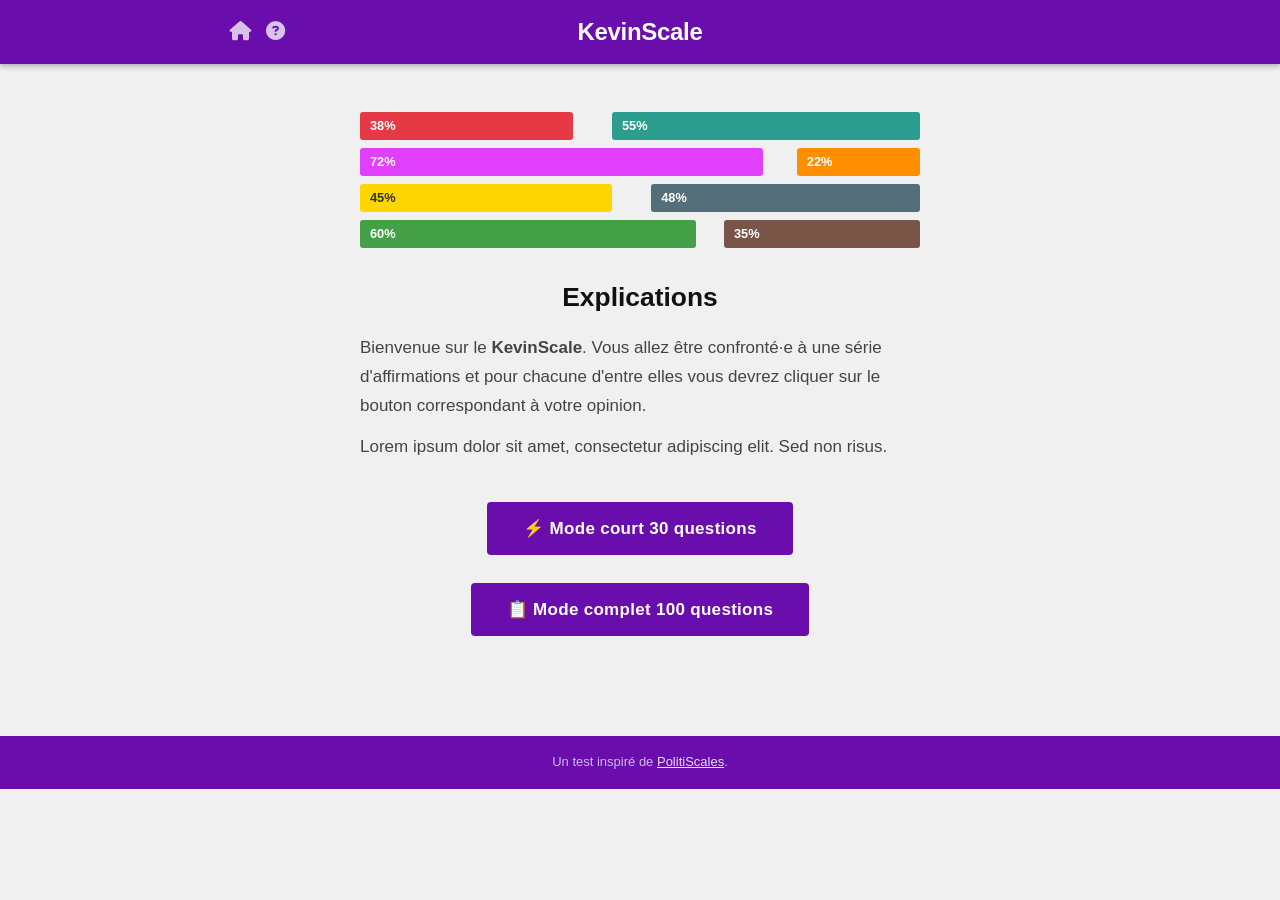
==== commit fac84cd3: "Update index.html" ====
--- a/index.html
+++ b/index.html
@@ -49,7 +49,7 @@
 
     <p>Bienvenue sur le <strong>KevinScale</strong>. Vous allez être confronté·e à une série d'affirmations et pour chacune d'entre elles vous devrez cliquer sur le bouton correspondant à votre opinion.</p>
 
-    <p>AAAAAAAAAAAAAAAAAAAAAA</p>
+    <p>Lorem ipsum dolor sit amet, consectetur adipiscing elit. Sed non risus.</p>
   </div>
 
   <div class="intro-buttons">
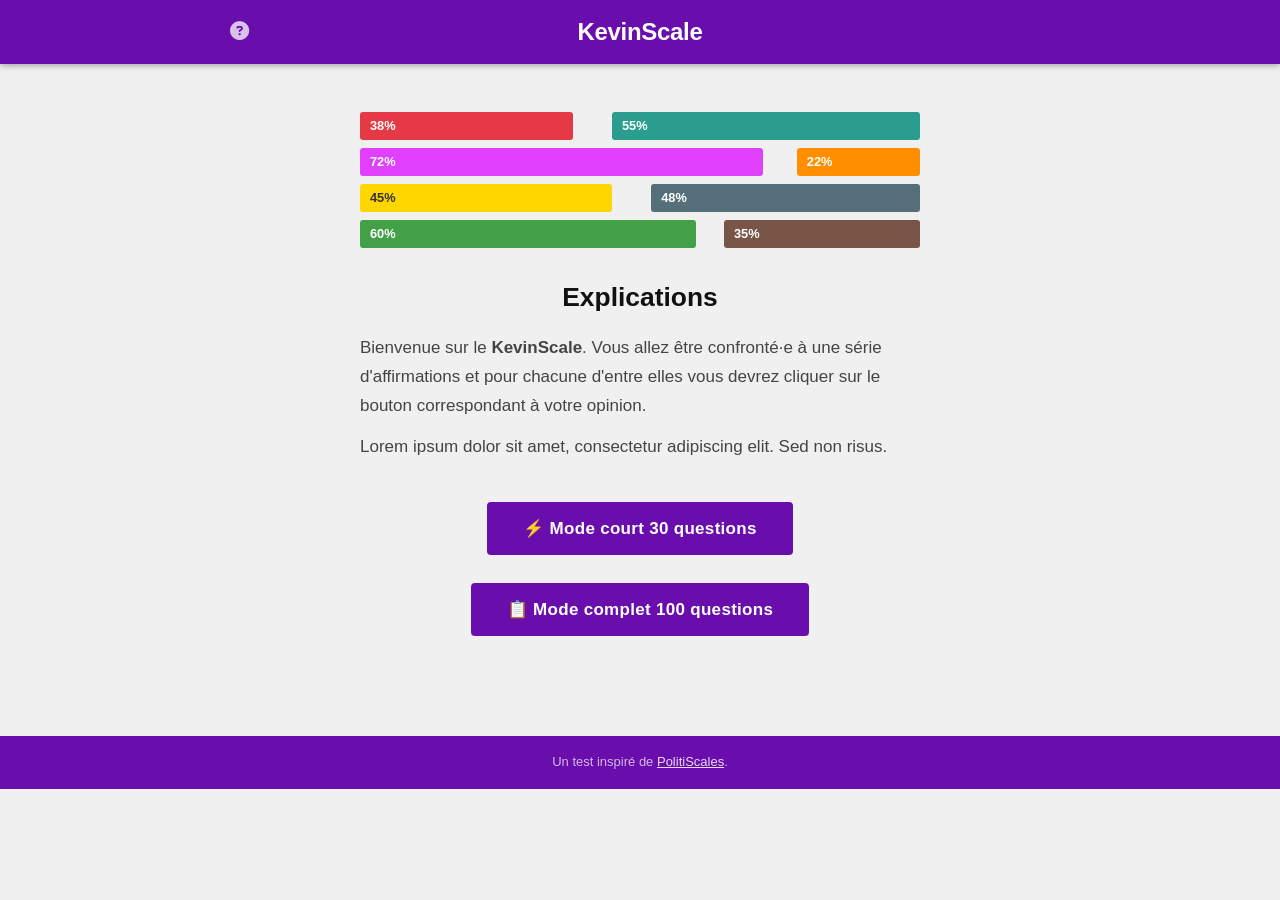
==== commit c9a26a6e: "Update index.html" ====
--- a/index.html
+++ b/index.html
@@ -1,3 +1,4 @@
+<!--  -->
 <!DOCTYPE html>
 <html lang="fr">
 <head>
@@ -12,7 +13,9 @@
 <header>
   <div id="header">
     <div class="headerLeft">
+      <!--
       <a href="index.html" title="Accueil"><i class="fa fa-home"></i></a>
+      -->
       <a href="about.html" title="Aide"><i class="fa fa-question-circle"></i></a>
     </div>
     <div class="headerMiddle">
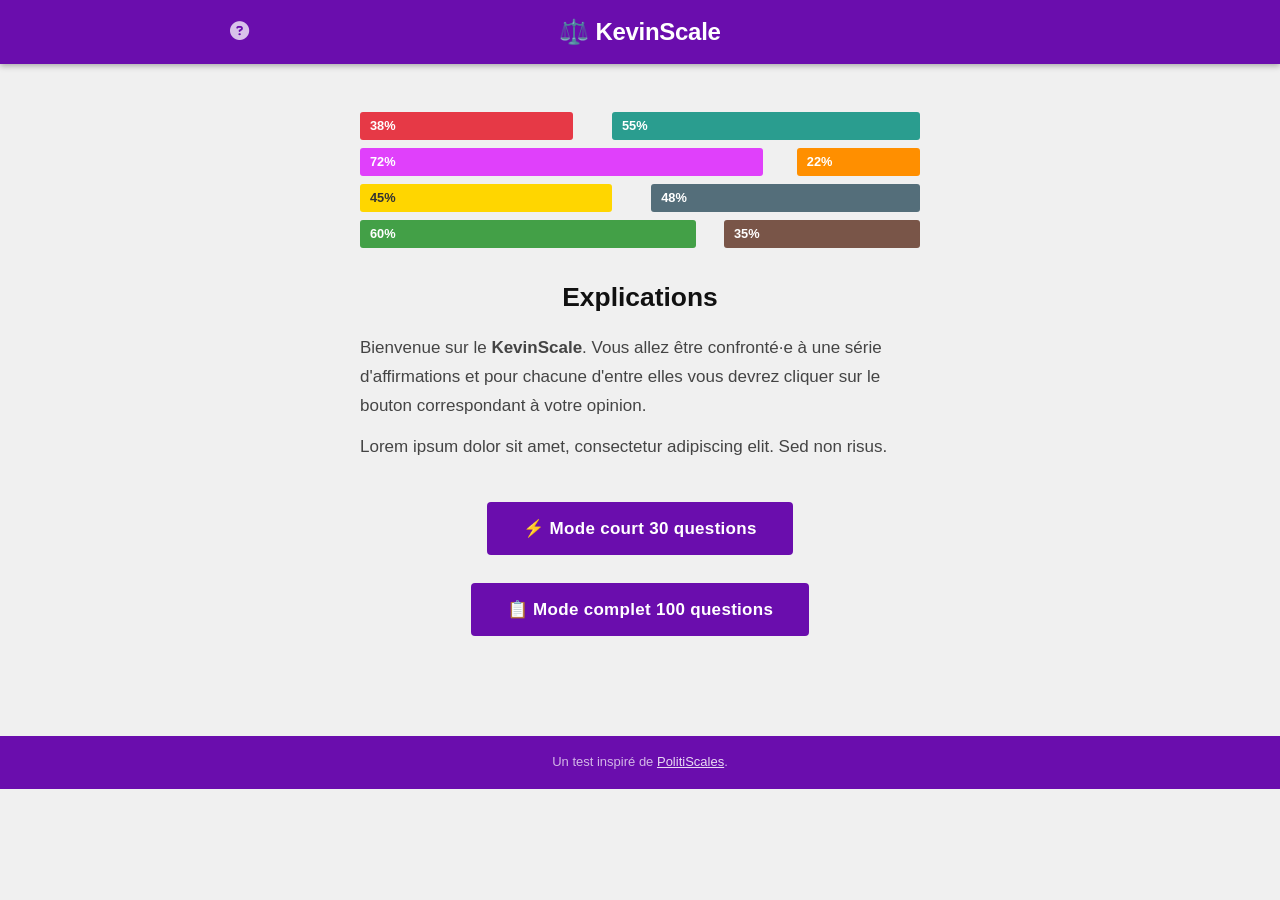
==== commit 1781497f: "Update index.html" ====
--- a/index.html
+++ b/index.html
@@ -19,7 +19,7 @@
       <a href="about.html" title="Aide"><i class="fa fa-question-circle"></i></a>
     </div>
     <div class="headerMiddle">
-      <h1><a href="index.html">KevinScale</a></h1>
+      <h1><a href="index.html">⚖️ KevinScale</a></h1>
     </div>
     <div class="headerRight"></div>
   </div>
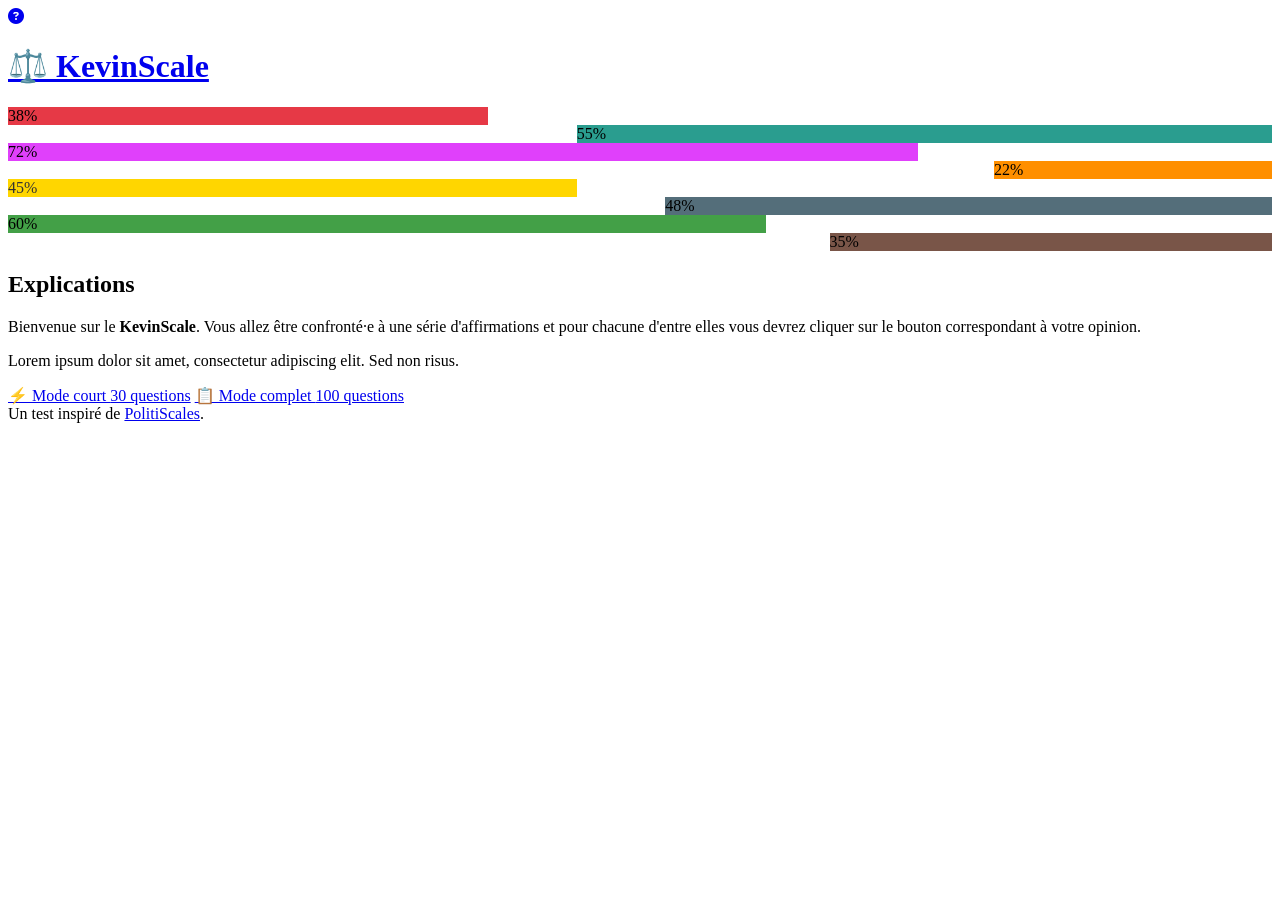
==== commit 70ddc618: "Update stylesheet link to use css directory" ====
--- a/index.html
+++ b/index.html
@@ -6,7 +6,7 @@
   <meta name="viewport" content="width=device-width, initial-scale=1.0" />
   <title>KevinScale — Test idéologique</title>
   <link rel="stylesheet" href="https://cdnjs.cloudflare.com/ajax/libs/font-awesome/6.5.0/css/all.min.css" />
-  <link rel="stylesheet" href="style.css" />
+  <link rel="stylesheet" href="css/style.css" />
 </head>
 <body>
 
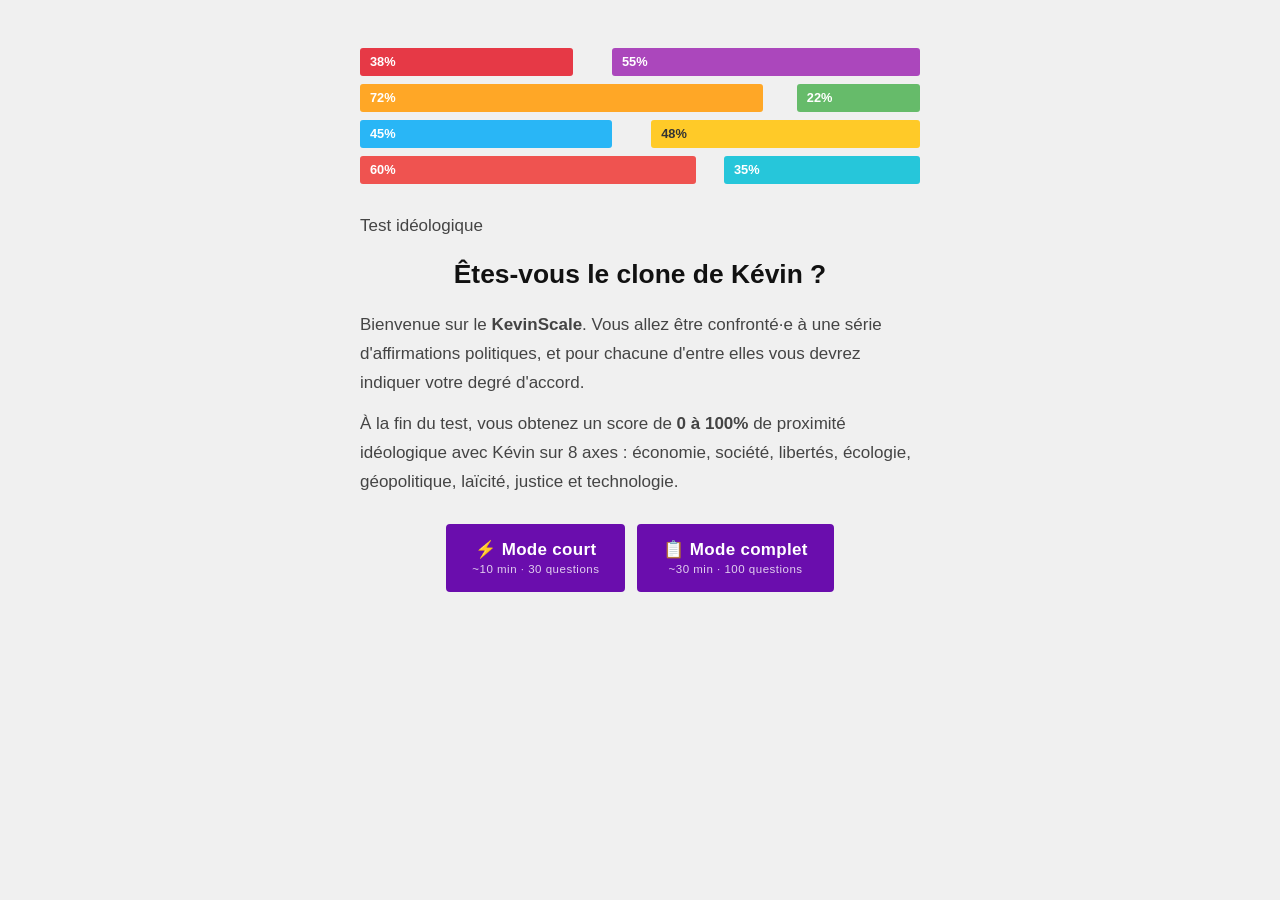
==== commit a5cd0ca8: "Add files via upload" ====
--- a/index.html
+++ b/index.html
@@ -1,70 +1,70 @@
-<!--  -->
 <!DOCTYPE html>
 <html lang="fr">
 <head>
   <meta charset="UTF-8" />
   <meta name="viewport" content="width=device-width, initial-scale=1.0" />
-  <title>KevinScale — Test idéologique</title>
+  <title>KevinScale — Test d'affinité idéologique</title>
+  <meta name="description" content="Mesurez votre proximité idéologique avec Kévin sur 8 grands axes politiques." />
   <link rel="stylesheet" href="https://cdnjs.cloudflare.com/ajax/libs/font-awesome/6.5.0/css/all.min.css" />
   <link rel="stylesheet" href="css/style.css" />
 </head>
 <body>
 
-<header>
-  <div id="header">
-    <div class="headerLeft">
-      <!--
-      <a href="index.html" title="Accueil"><i class="fa fa-home"></i></a>
-      -->
-      <a href="about.html" title="Aide"><i class="fa fa-question-circle"></i></a>
-    </div>
-    <div class="headerMiddle">
-      <h1><a href="index.html">⚖️ KevinScale</a></h1>
-    </div>
-    <div class="headerRight"></div>
-  </div>
-</header>
+<div id="ks-header-placeholder"></div>
 
+<main class="page-content">
 <div class="intro-wrap">
 
-  <!-- Barres colorées preview identiques PolitiScales -->
+  <!-- Barres preview -->
   <div class="preview-bars" aria-hidden="true">
     <div class="preview-bar-row">
       <div class="pbar" style="background:#e63946;width:38%">38%</div>
-      <div class="pbar" style="background:#2a9d8f;width:55%;margin-left:auto">55%</div>
+      <div class="pbar" style="background:#ab47bc;width:55%;margin-left:auto">55%</div>
     </div>
     <div class="preview-bar-row">
-      <div class="pbar" style="background:#e040fb;width:72%">72%</div>
-      <div class="pbar" style="background:#ff8f00;width:22%;margin-left:auto">22%</div>
+      <div class="pbar" style="background:#ffa726;width:72%">72%</div>
+      <div class="pbar" style="background:#66bb6a;width:22%;margin-left:auto">22%</div>
     </div>
     <div class="preview-bar-row">
-      <div class="pbar" style="background:#ffd600;color:#333;width:45%">45%</div>
-      <div class="pbar" style="background:#546e7a;width:48%;margin-left:auto">48%</div>
+      <div class="pbar" style="background:#29b6f6;width:45%">45%</div>
+      <div class="pbar" style="background:#ffca28;color:#333;width:48%;margin-left:auto">48%</div>
     </div>
     <div class="preview-bar-row">
-      <div class="pbar" style="background:#43a047;width:60%">60%</div>
-      <div class="pbar" style="background:#795548;width:35%;margin-left:auto">35%</div>
+      <div class="pbar" style="background:#ef5350;width:60%">60%</div>
+      <div class="pbar" style="background:#26c6da;width:35%;margin-left:auto">35%</div>
     </div>
   </div>
 
   <div class="intro-desc">
-    <h2>Explications</h2>
+    <p class="intro-eyebrow">Test idéologique</p>
+    <h2 class="intro-title">Êtes-vous le clone de Kévin ?</h2>
 
-    <p>Bienvenue sur le <strong>KevinScale</strong>. Vous allez être confronté·e à une série d'affirmations et pour chacune d'entre elles vous devrez cliquer sur le bouton correspondant à votre opinion.</p>
+    <p class="intro-body">Bienvenue sur le <strong>KevinScale</strong>. Vous allez être confronté·e à une série d'affirmations politiques, et pour chacune d'entre elles vous devrez indiquer votre degré d'accord.</p>
 
-    <p>Lorem ipsum dolor sit amet, consectetur adipiscing elit. Sed non risus.</p>
+    <p class="intro-body">À la fin du test, vous obtenez un score de <strong>0 à 100%</strong> de proximité idéologique avec Kévin sur 8 axes : économie, société, libertés, écologie, géopolitique, laïcité, justice et technologie.</p>
   </div>
 
   <div class="intro-buttons">
-    <a href="quiz.html" class="btn-start" onclick="startFresh('short')">⚡ Mode court <span class="mode-hint">30 questions</span></a>
-    <a href="quiz.html" class="btn-start btn-start-long" onclick="startFresh('long')">📋 Mode complet <span class="mode-hint">100 questions</span></a>
+    <a href="quiz.html" class="btn-start" onclick="startFresh('short')">
+      ⚡ Mode court
+      <span class="mode-hint">~10 min · 30 questions</span>
+    </a>
+    <a href="quiz.html" class="btn-start btn-start-outline" onclick="startFresh('long')">
+      📋 Mode complet
+      <span class="mode-hint">~30 min · 100 questions</span>
+    </a>
   </div>
-  <div id="resume-wrap" style="display:none; margin-top:12px; text-align:center;">
+
+  <div id="resume-wrap" style="display:none; margin-top:14px; text-align:center;">
     <a href="quiz.html" class="btn-resume">↩ Reprendre le test en cours</a>
   </div>
 
 </div>
+</main>
 
+<div id="ks-footer-placeholder"></div>
+
+<script src="js/nav.js"></script>
 <script>
   function startFresh(mode) {
     sessionStorage.clear();
@@ -75,9 +75,5 @@
   }
 </script>
 
-<footer>
-  Un test inspiré de <a href="https://politiscales.fr" target="_blank">PolitiScales</a>.
-</footer>
-
 </body>
 </html>
--- a/css/style.css
+++ b/css/style.css
@@ -0,0 +1,930 @@
+/* ============================================================
+   KevinScale — CSS global
+   Fidèle à PolitiScales : header violet centré, fond clair,
+   boutons colorés empilés, barres spectrales sur résultats.
+   ============================================================ */
+
+*, *::before, *::after { box-sizing: border-box; margin: 0; padding: 0; }
+
+:root {
+  --purple:      #6a0dad;
+  --purple-dark: #4a0080;
+  --bg:          #f0f0f0;
+  --surface:     #ffffff;
+  --border:      #cccccc;
+  --text:        #111111;
+  --text-2:      #444444;
+  --text-3:      #888888;
+
+  --agree-2:     #2e7d32;
+  --agree-1:     #66bb6a;
+  --neutral:     #9e9e9e;
+  --disagree-1:  #ef5350;
+  --disagree-2:  #b71c1c;
+
+  --kevin:       #1a3a5c;
+
+  --fs-sm:   0.8125rem;
+  --fs-base: 0.9375rem;
+  --fs-md:   1.0625rem;
+  --fs-lg:   1.3rem;
+  --fs-xl:   1.65rem;
+  --fs-2xl:  2.2rem;
+  --fs-3xl:  2.8rem;
+
+  --radius: 4px;
+  --transition: 150ms ease;
+}
+
+html { scroll-behavior: smooth; }
+
+body {
+  background: var(--bg);
+  color: var(--text);
+  font-family: 'Source Sans Pro', 'Segoe UI', Arial, sans-serif;
+  font-size: var(--fs-base);
+  line-height: 1.6;
+  min-height: 100vh;
+  -webkit-font-smoothing: antialiased;
+}
+
+/* ── HEADER ──────────────────────────────────────────────── */
+header {
+  background: var(--purple);
+  padding: 10px 0;
+  box-shadow: 0 2px 6px rgba(0,0,0,.3);
+}
+
+#header {
+  display: flex;
+  align-items: center;
+  max-width: 860px;
+  margin: 0 auto;
+  padding: 0 20px;
+  position: relative;
+  height: 44px;
+}
+
+.headerLeft {
+  position: absolute;
+  left: 20px;
+  display: flex;
+  gap: 14px;
+  align-items: center;
+}
+
+.headerLeft a {
+  color: rgba(255,255,255,.75);
+  font-size: 1.2rem;
+  text-decoration: none;
+  transition: color var(--transition);
+  display: flex;
+  align-items: center;
+}
+
+.headerLeft a:hover { color: #fff; }
+
+.headerMiddle {
+  flex: 1;
+  text-align: center;
+}
+
+.headerMiddle h1 {
+  font-size: 1.5rem;
+  font-weight: 700;
+  color: #fff;
+  letter-spacing: -.3px;
+}
+
+.headerMiddle h1 a {
+  color: inherit;
+  text-decoration: none;
+}
+
+.headerRight {
+  position: absolute;
+  right: 20px;
+  display: flex;
+  gap: 14px;
+  align-items: center;
+}
+
+.headerRight a {
+  color: rgba(255,255,255,.75);
+  font-size: 1.1rem;
+  text-decoration: none;
+  transition: color var(--transition);
+}
+
+.headerRight a:hover { color: #fff; }
+
+/* ── LAYOUT ──────────────────────────────────────────────── */
+.container {
+  max-width: 860px;
+  margin: 0 auto;
+  padding: 0 20px;
+}
+
+/* ── FOOTER ──────────────────────────────────────────────── */
+footer {
+  background: var(--purple);
+  color: rgba(255,255,255,.7);
+  text-align: center;
+  padding: 16px 20px;
+  font-size: var(--fs-sm);
+  margin-top: 60px;
+}
+
+footer a { color: rgba(255,255,255,.85); }
+footer a:hover { color: #fff; }
+
+/* ── PAGE ACCUEIL ────────────────────────────────────────── */
+.intro-wrap {
+  max-width: 600px;
+  margin: 0 auto;
+  padding: 48px 20px 40px;
+  text-align: center;
+}
+
+.intro-badge {
+  display: inline-block;
+  position: relative;
+  margin-bottom: 28px;
+}
+
+.intro-badge img {
+  width: 180px;
+  height: 180px;
+  border-radius: 50%;
+  object-fit: cover;
+}
+
+/* Barres colorées preview (comme PolitiScales) */
+.preview-bars {
+  display: flex;
+  flex-direction: column;
+  gap: 8px;
+  margin-bottom: 28px;
+}
+
+.preview-bar-row {
+  display: flex;
+  align-items: center;
+  gap: 6px;
+  height: 28px;
+}
+
+.pbar {
+  height: 28px;
+  border-radius: 3px;
+  display: flex;
+  align-items: center;
+  padding: 0 10px;
+  font-size: 0.8rem;
+  font-weight: 600;
+  color: #fff;
+  min-width: 60px;
+}
+
+.intro-desc h2 {
+  font-size: var(--fs-xl);
+  font-weight: 700;
+  margin-bottom: 16px;
+  color: var(--text);
+}
+
+.intro-desc p {
+  color: var(--text-2);
+  line-height: 1.7;
+  margin-bottom: 12px;
+  text-align: left;
+  font-size: var(--fs-md);
+}
+
+.intro-desc p .info-icon {
+  color: var(--purple);
+  margin-right: 6px;
+}
+
+.btn-start {
+  display: inline-block;
+  margin-top: 28px;
+  background: var(--purple);
+  color: #fff;
+  border: none;
+  padding: 13px 36px;
+  font-size: var(--fs-md);
+  font-weight: 600;
+  border-radius: var(--radius);
+  cursor: pointer;
+  text-decoration: none;
+  transition: background var(--transition), transform var(--transition);
+  letter-spacing: .3px;
+}
+
+.btn-start:hover { background: var(--purple-dark); transform: translateY(-1px); }
+
+/* ── PAGE QUIZ ───────────────────────────────────────────── */
+.quiz-wrap {
+  max-width: 700px;
+  margin: 0 auto;
+  padding: 40px 20px 60px;
+}
+
+.q-progress {
+  margin-bottom: 10px;
+  font-size: var(--fs-sm);
+  color: var(--text-3);
+  text-align: right;
+}
+
+.q-text-wrap {
+  height: 140px;
+  display: flex;
+  align-items: center;
+  margin-bottom: 28px;
+}
+
+.q-text {
+  font-size: var(--fs-xl);
+  font-weight: 600;
+  line-height: 1.4;
+  color: var(--text);
+}
+
+.answer-list {
+  display: flex;
+  flex-direction: column;
+  gap: 10px;
+  margin-bottom: 28px;
+}
+
+.ans-btn {
+  display: block;
+  width: 100%;
+  padding: 15px 20px;
+  font-size: 1rem;
+  font-weight: 500;
+  color: #fff;
+  border: none;
+  border-radius: var(--radius);
+  cursor: pointer;
+  text-align: center;
+  transition: filter .15s, transform .1s, box-shadow .15s;
+  font-family: inherit;
+}
+
+.ans-btn:hover  { filter: brightness(1.08); transform: translateY(-1px); box-shadow: 0 4px 14px rgba(0,0,0,.2); }
+.ans-btn:active { transform: translateY(0); }
+
+.ans-btn.agree-2    { background: var(--agree-2); }
+.ans-btn.agree-1    { background: var(--agree-1); }
+.ans-btn.neutral    { background: var(--neutral); }
+.ans-btn.disagree-1 { background: var(--disagree-1); }
+.ans-btn.disagree-2 { background: var(--disagree-2); }
+.ans-btn.back-btn   { background: var(--purple); }
+
+.ans-btn.selected {
+  outline: 3px solid #fff;
+  box-shadow: 0 0 0 5px rgba(0,0,0,.2);
+  filter: brightness(1.1);
+  transform: translateY(-1px);
+}
+
+.quiz-nav {
+  display: flex;
+  align-items: center;
+  padding-top: 16px;
+  border-top: 1px solid var(--border);
+  margin-top: 8px;
+}
+
+.btn-prev, .btn-next {
+  padding: 9px 22px;
+  font-size: var(--fs-sm);
+  font-weight: 600;
+  border: none;
+  border-radius: var(--radius);
+  cursor: pointer;
+  font-family: inherit;
+  transition: background var(--transition), opacity var(--transition);
+  letter-spacing: .3px;
+}
+
+.btn-prev {
+  background: var(--border);
+  color: var(--text-2);
+}
+
+.btn-prev:hover { background: #bbb; color: var(--text); }
+
+.btn-next {
+  background: var(--purple);
+  color: #fff;
+}
+
+.btn-next:hover { background: var(--purple-dark); }
+.btn-next:disabled, .btn-prev:disabled { opacity: .4; cursor: not-allowed; }
+
+.progress-bar-wrap {
+  margin-bottom: 24px;
+}
+
+.progress-bar-track {
+  height: 5px;
+  background: var(--border);
+  border-radius: 3px;
+  overflow: hidden;
+}
+
+.progress-bar-fill {
+  height: 100%;
+  background: var(--purple);
+  border-radius: 3px;
+  transition: width .5s cubic-bezier(.16,1,.3,1);
+  width: 0%;
+}
+
+/* ── PAGE RÉSULTATS ──────────────────────────────────────── */
+.results-wrap {
+  max-width: 780px;
+  margin: 0 auto;
+  padding: 40px 20px 60px;
+}
+
+.results-intro {
+  margin-bottom: 36px;
+  font-size: var(--fs-md);
+  color: var(--text-2);
+  line-height: 1.7;
+}
+
+.results-intro a { color: var(--purple); }
+
+/* Carte image résultats — comme politiscales */
+.results-card {
+  background: var(--surface);
+  border: 1px solid var(--border);
+  border-radius: var(--radius);
+  padding: 24px;
+  margin-bottom: 32px;
+  box-shadow: 0 1px 4px rgba(0,0,0,.08);
+}
+
+.results-card-header {
+  text-align: center;
+  margin-bottom: 20px;
+}
+
+.results-site-name {
+  font-size: var(--fs-sm);
+  color: var(--text-3);
+  letter-spacing: 1px;
+  text-transform: uppercase;
+  font-weight: 600;
+}
+
+.results-label-row {
+  display: flex;
+  justify-content: center;
+  gap: 8px;
+  margin: 12px 0;
+  flex-wrap: wrap;
+}
+
+.results-label-tag {
+  display: inline-block;
+  padding: 4px 14px;
+  border-radius: 20px;
+  font-size: var(--fs-sm);
+  font-weight: 600;
+  color: #fff;
+}
+
+/* Axe résultat */
+.axis-row {
+  display: flex;
+  align-items: center;
+  gap: 10px;
+  margin-bottom: 18px;
+}
+
+.axis-row-label-left,
+.axis-row-label-right {
+  font-size: var(--fs-sm);
+  color: var(--text-3);
+  width: 110px;
+  line-height: 1.2;
+}
+
+.axis-row-label-left  { text-align: right; }
+.axis-row-label-right { text-align: left; }
+
+.axis-bar-wrap {
+  flex: 1;
+  position: relative;
+}
+
+.axis-bar-track {
+  height: 22px;
+  border-radius: 3px;
+  overflow: hidden;
+  display: flex;
+}
+
+.axis-bar-left {
+  height: 100%;
+  transition: width 1s cubic-bezier(.16,1,.3,1);
+  display: flex;
+  align-items: center;
+  justify-content: flex-end;
+  padding-right: 6px;
+  font-size: 0.75rem;
+  font-weight: 700;
+  color: #fff;
+  min-width: 0;
+  border-radius: 3px 0 0 3px;
+}
+
+.axis-bar-right {
+  height: 100%;
+  transition: width 1s cubic-bezier(.16,1,.3,1);
+  display: flex;
+  align-items: center;
+  padding-left: 6px;
+  font-size: 0.75rem;
+  font-weight: 700;
+  color: #fff;
+  min-width: 0;
+  border-radius: 0 3px 3px 0;
+}
+
+/* Kevin marker sur la barre */
+.axis-kevin-marker {
+  position: absolute;
+  top: 0;
+  width: 2px;
+  height: 22px;
+  background: #fff;
+  border-radius: 1px;
+  transform: translateX(-50%);
+  z-index: 2;
+  opacity: .8;
+}
+
+.axis-kevin-label {
+  position: absolute;
+  top: -16px;
+  font-size: 9px;
+  font-weight: 700;
+  color: var(--kevin);
+  transform: translateX(-50%);
+}
+
+/* Actions résultats */
+.results-actions {
+  display: flex;
+  gap: 12px;
+  flex-wrap: wrap;
+  margin-top: 28px;
+}
+
+.btn-action {
+  padding: 9px 20px;
+  font-size: var(--fs-sm);
+  font-weight: 600;
+  border: 1.5px solid var(--purple);
+  border-radius: var(--radius);
+  background: transparent;
+  color: var(--purple);
+  cursor: pointer;
+  font-family: inherit;
+  transition: all var(--transition);
+  text-decoration: none;
+  display: inline-flex;
+  align-items: center;
+  gap: 6px;
+}
+
+.btn-action:hover { background: var(--purple); color: #fff; }
+
+/* Score global */
+.global-score-line {
+  text-align: center;
+  margin-bottom: 28px;
+}
+
+.global-score-num {
+  font-size: var(--fs-3xl);
+  font-weight: 700;
+  color: var(--purple);
+  line-height: 1;
+}
+
+.global-score-lbl {
+  font-size: var(--fs-sm);
+  color: var(--text-3);
+  display: block;
+  margin-top: 4px;
+  letter-spacing: .5px;
+}
+
+.verdict-title {
+  font-size: var(--fs-xl);
+  font-weight: 700;
+  color: var(--text);
+  margin-bottom: 8px;
+}
+
+.verdict-text {
+  font-size: var(--fs-md);
+  color: var(--text-2);
+  line-height: 1.7;
+  margin-bottom: 28px;
+}
+
+/* ── RESPONSIVE ──────────────────────────────────────────── */
+@media (max-width: 640px) {
+  .axis-row-label-left,
+  .axis-row-label-right { width: 70px; font-size: 0.72rem; }
+
+  .q-text { font-size: var(--fs-lg); }
+
+  .results-actions { flex-direction: column; }
+  .btn-action { justify-content: center; }
+
+  .headerLeft, .headerRight { display: none; }
+
+  .global-score-num { font-size: 2.2rem; }
+}
+
+@media (max-width: 400px) {
+  .container { padding: 0 12px; }
+  .axis-row { flex-direction: column; gap: 4px; }
+  .axis-row-label-left,
+  .axis-row-label-right { width: 100%; text-align: left; }
+}
+
+/* ── BOUTONS ACCUEIL ─────────────────────────────────────── */
+.intro-buttons {
+  display: flex;
+  gap: 12px;
+  justify-content: center;
+  flex-wrap: wrap;
+  margin-top: 28px;
+}
+
+.btn-start {
+  display: inline-block;
+  margin-top: 0;
+  background: var(--purple);
+  color: #fff;
+  border: 2px solid var(--purple);
+  padding: 13px 28px;
+  font-size: var(--fs-md);
+  font-weight: 600;
+  border-radius: var(--radius);
+  cursor: pointer;
+  text-decoration: none;
+  transition: background var(--transition), transform var(--transition);
+  letter-spacing: .3px;
+}
+
+.btn-start:hover { background: var(--purple-dark); border-color: var(--purple-dark); transform: translateY(-1px); }
+
+.btn-resume {
+  display: inline-block;
+  background: transparent;
+  color: var(--purple);
+  border: 2px solid var(--purple);
+  padding: 13px 28px;
+  font-size: var(--fs-md);
+  font-weight: 600;
+  border-radius: var(--radius);
+  cursor: pointer;
+  text-decoration: none;
+  transition: background var(--transition), color var(--transition), transform var(--transition);
+  letter-spacing: .3px;
+}
+
+.btn-resume:hover { background: var(--purple); color: #fff; transform: translateY(-1px); }
+
+/* ── ZONE QUESTION : hauteur réduite ─────────────────────── */
+.q-text-wrap {
+  height: 100px;
+  display: flex;
+  align-items: center;
+  margin-bottom: 20px;
+}
+
+.q-text {
+  font-size: var(--fs-xl);
+  font-weight: 600;
+  line-height: 1.35;
+  color: var(--text);
+}
+
+/* ── BARRES RÉSULTATS — simple 0→100% ────────────────────── */
+.ps-axis-row {
+  margin-bottom: 20px;
+}
+
+.ps-axis-meta {
+  display: flex;
+  justify-content: space-between;
+  align-items: center;
+  margin-bottom: 5px;
+}
+
+.ps-axis-title {
+  font-size: 0.72rem;
+  font-weight: 700;
+  color: #777;
+  letter-spacing: 1px;
+  flex: 1;
+  text-align: center;
+}
+
+.ps-axis-pct {
+  font-size: 0.85rem;
+  font-weight: 700;
+  color: var(--text);
+  min-width: 40px;
+  text-align: right;
+}
+
+.ps-bar-simple-track {
+  height: 28px;
+  background: #ddd;
+  border-radius: 3px;
+  overflow: hidden;
+}
+
+.ps-bar-simple-fill {
+  height: 100%;
+  border-radius: 3px;
+  display: flex;
+  align-items: center;
+  justify-content: flex-end;
+  padding-right: 8px;
+  font-size: 0.78rem;
+  font-weight: 700;
+  color: #fff;
+  transition: width 1s cubic-bezier(.16,1,.3,1);
+  min-width: 0;
+}
+
+/* ── ? VISIBLE SUR MOBILE ────────────────────────────────── */
+@media (max-width: 640px) {
+  .headerLeft { display: flex !important; }
+}
+
+/* ── PAGE ABOUT ──────────────────────────────────────────── */
+.about-wrap {
+  max-width: 700px;
+  margin: 0 auto;
+  padding: 40px 20px 60px;
+}
+
+.about-main-title {
+  font-size: var(--fs-2xl);
+  font-weight: 700;
+  color: var(--text);
+  margin-bottom: 16px;
+}
+
+.about-intro {
+  font-size: var(--fs-md);
+  color: var(--text-2);
+  line-height: 1.75;
+  margin-bottom: 40px;
+}
+
+.about-axis {
+  margin-bottom: 40px;
+  padding-bottom: 40px;
+  border-bottom: 1px solid var(--border);
+}
+
+.about-axis:last-of-type { border-bottom: none; }
+
+.about-axis-header {
+  display: flex;
+  align-items: center;
+  gap: 14px;
+  margin-bottom: 14px;
+}
+
+.about-axis-color {
+  display: inline-block;
+  width: 18px;
+  height: 18px;
+  border-radius: 3px;
+  flex-shrink: 0;
+}
+
+.about-axis-header h3 {
+  font-size: var(--fs-xl);
+  font-weight: 700;
+  color: var(--text);
+}
+
+.about-axis p {
+  font-size: var(--fs-md);
+  color: var(--text-2);
+  line-height: 1.75;
+  margin-bottom: 10px;
+}
+
+.about-axis p:last-child { margin-bottom: 0; }
+
+.header-active { color: #fff !important; }
+
+/* ── MODE BUTTONS ────────────────────────────────────────── */
+.intro-buttons {
+  display: flex;
+  gap: 12px;
+  justify-content: center;
+  flex-wrap: wrap;
+  margin-top: 28px;
+}
+
+.btn-start {
+  display: inline-flex;
+  flex-direction: column;
+  align-items: center;
+  background: var(--purple);
+  color: #fff;
+  border: 2px solid var(--purple);
+  padding: 13px 24px;
+  font-size: var(--fs-md);
+  font-weight: 600;
+  border-radius: var(--radius);
+  cursor: pointer;
+  text-decoration: none;
+  transition: background var(--transition), transform var(--transition);
+  letter-spacing: .3px;
+  line-height: 1.3;
+}
+
+.btn-start:hover { background: var(--purple-dark); border-color: var(--purple-dark); transform: translateY(-1px); }
+
+.btn-start-long {
+  background: transparent;
+  color: var(--purple);
+}
+
+.btn-start-long:hover { background: var(--purple); color: #fff; }
+
+.mode-hint {
+  font-size: 0.72rem;
+  font-weight: 400;
+  opacity: .8;
+  letter-spacing: .5px;
+}
+
+.btn-resume {
+  display: inline-block;
+  background: transparent;
+  color: var(--text-3);
+  border: 1.5px solid var(--border);
+  padding: 9px 22px;
+  font-size: var(--fs-sm);
+  font-weight: 600;
+  border-radius: var(--radius);
+  cursor: pointer;
+  text-decoration: none;
+  transition: all var(--transition);
+  letter-spacing: .3px;
+}
+
+.btn-resume:hover { border-color: var(--purple); color: var(--purple); }
+
+/* ── ? VISIBLE SUR MOBILE ────────────────────────────────── */
+@media (max-width: 640px) {
+  .headerLeft { display: flex !important; }
+}
+
+/* ── ZONE QUESTION RÉDUITE ───────────────────────────────── */
+.q-text-wrap {
+  min-height: 80px;
+  display: flex;
+  align-items: center;
+  margin-bottom: 20px;
+}
+
+.q-text {
+  font-size: clamp(1rem, 2.5vw, 1.65rem);
+  font-weight: 600;
+  line-height: 1.35;
+  color: var(--text);
+}
+
+/* ── BARRES RÉSULTATS SIMPLES ────────────────────────────── */
+.ps-axis-row { margin-bottom: 20px; }
+
+.ps-axis-meta {
+  display: flex;
+  justify-content: space-between;
+  align-items: center;
+  margin-bottom: 5px;
+}
+
+.ps-axis-title {
+  font-size: 0.72rem;
+  font-weight: 700;
+  color: #777;
+  letter-spacing: 1px;
+  flex: 1;
+  text-align: center;
+}
+
+.ps-axis-pct {
+  font-size: 0.85rem;
+  font-weight: 700;
+  color: var(--text);
+  min-width: 40px;
+  text-align: right;
+}
+
+.ps-bar-simple-track {
+  height: 28px;
+  background: #ddd;
+  border-radius: 3px;
+  overflow: hidden;
+}
+
+.ps-bar-simple-fill {
+  height: 100%;
+  border-radius: 3px;
+  display: flex;
+  align-items: center;
+  justify-content: flex-end;
+  padding-right: 8px;
+  font-size: 0.78rem;
+  font-weight: 700;
+  color: #fff;
+  transition: width 1s cubic-bezier(.16,1,.3,1);
+  min-width: 0;
+}
+
+/* ── PAGE ABOUT ──────────────────────────────────────────── */
+.about-wrap {
+  max-width: 700px;
+  margin: 0 auto;
+  padding: 40px 20px 60px;
+}
+
+.about-main-title {
+  font-size: var(--fs-2xl);
+  font-weight: 700;
+  color: var(--text);
+  margin-bottom: 16px;
+}
+
+.about-intro {
+  font-size: var(--fs-md);
+  color: var(--text-2);
+  line-height: 1.75;
+  margin-bottom: 40px;
+}
+
+.about-axis {
+  margin-bottom: 40px;
+  padding-bottom: 40px;
+  border-bottom: 1px solid var(--border);
+}
+
+.about-axis:last-of-type { border-bottom: none; }
+
+.about-axis-header {
+  display: flex;
+  align-items: center;
+  gap: 14px;
+  margin-bottom: 14px;
+}
+
+.about-axis-color {
+  display: inline-block;
+  width: 18px;
+  height: 18px;
+  border-radius: 3px;
+  flex-shrink: 0;
+}
+
+.about-axis-header h3 {
+  font-size: var(--fs-xl);
+  font-weight: 700;
+  color: var(--text);
+}
+
+.about-axis p {
+  font-size: var(--fs-md);
+  color: var(--text-2);
+  line-height: 1.75;
+  margin-bottom: 10px;
+}
+
+.about-axis p:last-child { margin-bottom: 0; }
+
+.header-active { color: #fff !important; }
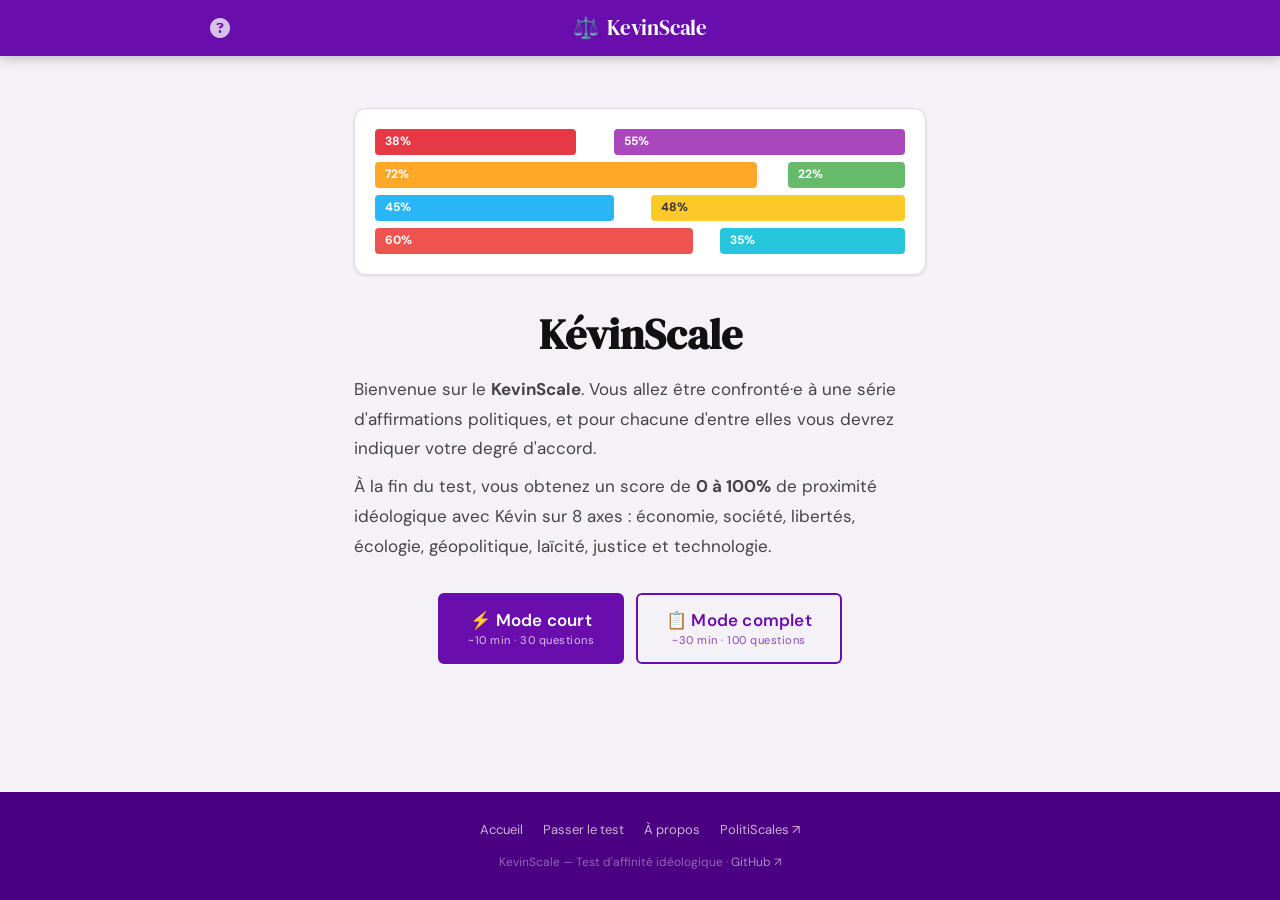
==== commit 75371ef2: "Merge pull request #2 from kevinraphael95/wiip Wiip" ====
--- a/index.html
+++ b/index.html
@@ -36,8 +36,7 @@
   </div>
 
   <div class="intro-desc">
-    <p class="intro-eyebrow">Test idéologique</p>
-    <h2 class="intro-title">Êtes-vous le clone de Kévin ?</h2>
+    <h2 class="intro-title">KévinScale</h2>
 
     <p class="intro-body">Bienvenue sur le <strong>KevinScale</strong>. Vous allez être confronté·e à une série d'affirmations politiques, et pour chacune d'entre elles vous devrez indiquer votre degré d'accord.</p>
 
--- a/css/style.css
+++ b/css/style.css
@@ -1,537 +1,591 @@
 /* ============================================================
    KevinScale — CSS global
-   Fidèle à PolitiScales : header violet centré, fond clair,
-   boutons colorés empilés, barres spectrales sur résultats.
+   Architecture propre : une seule définition par règle.
    ============================================================ */
 
+@import url('https://fonts.googleapis.com/css2?family=DM+Serif+Display&family=DM+Sans:wght@400;500;600;700&display=swap');
+
 *, *::before, *::after { box-sizing: border-box; margin: 0; padding: 0; }
 
+/* ── TOKENS ──────────────────────────────────────────────── */
 :root {
   --purple:      #6a0dad;
   --purple-dark: #4a0080;
-  --bg:          #f0f0f0;
-  --surface:     #ffffff;
-  --border:      #cccccc;
-  --text:        #111111;
-  --text-2:      #444444;
-  --text-3:      #888888;
-
-  --agree-2:     #2e7d32;
-  --agree-1:     #66bb6a;
-  --neutral:     #9e9e9e;
-  --disagree-1:  #ef5350;
-  --disagree-2:  #b71c1c;
-
-  --kevin:       #1a3a5c;
-
+  --purple-light:#8b2fcc;
+  --purple-glow: rgba(106,13,173,.15);
+
+  --bg:       #f4f2f7;
+  --surface:  #ffffff;
+  --border:   #e0dae8;
+  --border-2: #ccc;
+
+  --text:   #111111;
+  --text-2: #444444;
+  --text-3: #888888;
+
+  --agree-2:    #1b5e20;
+  --agree-1:    #43a047;
+  --neutral:    #9e9e9e;
+  --disagree-1: #e53935;
+  --disagree-2: #b71c1c;
+
+  --fs-xs:   0.75rem;
   --fs-sm:   0.8125rem;
   --fs-base: 0.9375rem;
   --fs-md:   1.0625rem;
-  --fs-lg:   1.3rem;
-  --fs-xl:   1.65rem;
-  --fs-2xl:  2.2rem;
-  --fs-3xl:  2.8rem;
-
-  --radius: 4px;
+  --fs-lg:   1.25rem;
+  --fs-xl:   1.55rem;
+  --fs-2xl:  2rem;
+  --fs-3xl:  2.6rem;
+
+  --radius:     6px;
+  --radius-lg:  12px;
   --transition: 150ms ease;
-}
-
+
+  --header-h: 56px;
+  --shadow-sm: 0 1px 3px rgba(0,0,0,.1);
+  --shadow-md: 0 4px 16px rgba(0,0,0,.12);
+  --shadow-lg: 0 8px 32px rgba(0,0,0,.15);
+}
+
+/* ── BASE ────────────────────────────────────────────────── */
 html { scroll-behavior: smooth; }
 
 body {
   background: var(--bg);
   color: var(--text);
-  font-family: 'Source Sans Pro', 'Segoe UI', Arial, sans-serif;
+  font-family: 'DM Sans', 'Segoe UI', Arial, sans-serif;
   font-size: var(--fs-base);
   line-height: 1.6;
   min-height: 100vh;
+  display: flex;
+  flex-direction: column;
   -webkit-font-smoothing: antialiased;
 }
 
+a { color: inherit; text-decoration: none; }
+
 /* ── HEADER ──────────────────────────────────────────────── */
-header {
+#ks-header {
   background: var(--purple);
-  padding: 10px 0;
-  box-shadow: 0 2px 6px rgba(0,0,0,.3);
-}
-
-#header {
-  display: flex;
-  align-items: center;
-  max-width: 860px;
+  height: var(--header-h);
+  position: sticky;
+  top: 0;
+  z-index: 100;
+  box-shadow: 0 2px 12px rgba(0,0,0,.25);
+}
+
+.ks-header-inner {
+  max-width: 900px;
   margin: 0 auto;
   padding: 0 20px;
+  height: 100%;
+  display: flex;
+  align-items: center;
   position: relative;
-  height: 44px;
-}
-
-.headerLeft {
+}
+
+.ks-header-left {
   position: absolute;
   left: 20px;
   display: flex;
-  gap: 14px;
-  align-items: center;
-}
-
-.headerLeft a {
+  align-items: center;
+  gap: 12px;
+}
+
+.ks-header-left a {
   color: rgba(255,255,255,.75);
-  font-size: 1.2rem;
+  font-size: 1.25rem;
   text-decoration: none;
   transition: color var(--transition);
   display: flex;
   align-items: center;
 }
 
-.headerLeft a:hover { color: #fff; }
-
-.headerMiddle {
+.ks-header-left a:hover,
+.ks-header-left a.nav-active { color: #fff; }
+
+.ks-header-middle {
   flex: 1;
-  text-align: center;
-}
-
-.headerMiddle h1 {
-  font-size: 1.5rem;
-  font-weight: 700;
-  color: #fff;
-  letter-spacing: -.3px;
-}
-
-.headerMiddle h1 a {
-  color: inherit;
-  text-decoration: none;
-}
-
-.headerRight {
+  display: flex;
+  justify-content: center;
+}
+
+.ks-header-right {
   position: absolute;
   right: 20px;
-  display: flex;
-  gap: 14px;
-  align-items: center;
-}
-
-.headerRight a {
-  color: rgba(255,255,255,.75);
-  font-size: 1.1rem;
+}
+
+/* Logo */
+.ks-logo {
+  display: flex;
+  align-items: center;
+  gap: 8px;
+  text-decoration: none;
+  color: #fff;
+}
+
+.ks-logo-icon { font-size: 1.3rem; line-height: 1; }
+
+.ks-logo-text {
+  font-family: 'DM Serif Display', Georgia, serif;
+  font-size: 1.3rem;
+  letter-spacing: -.2px;
+  color: #fff;
+}
+
+/* ── FOOTER ──────────────────────────────────────────────── */
+#ks-footer {
+  background: var(--purple-dark);
+  margin-top: auto;
+  padding: 28px 24px;
+}
+
+.ks-footer-inner {
+  max-width: 900px;
+  margin: 0 auto;
+  display: flex;
+  flex-direction: column;
+  align-items: center;
+  gap: 12px;
+}
+
+.ks-footer-links {
+  display: flex;
+  flex-wrap: wrap;
+  gap: 6px 20px;
+  justify-content: center;
+}
+
+.ks-footer-links a {
+  color: rgba(255,255,255,.7);
+  font-size: var(--fs-sm);
   text-decoration: none;
   transition: color var(--transition);
 }
 
-.headerRight a:hover { color: #fff; }
+.ks-footer-links a:hover { color: #fff; }
+
+.ks-footer-copy {
+  font-size: var(--fs-xs);
+  color: rgba(255,255,255,.4);
+  text-align: center;
+}
+
+.ks-footer-copy a {
+  color: rgba(255,255,255,.55);
+  text-decoration: none;
+}
+
+.ks-footer-copy a:hover { color: #fff; }
 
 /* ── LAYOUT ──────────────────────────────────────────────── */
-.container {
-  max-width: 860px;
-  margin: 0 auto;
-  padding: 0 20px;
-}
-
-/* ── FOOTER ──────────────────────────────────────────────── */
-footer {
-  background: var(--purple);
-  color: rgba(255,255,255,.7);
-  text-align: center;
-  padding: 16px 20px;
-  font-size: var(--fs-sm);
-  margin-top: 60px;
-}
-
-footer a { color: rgba(255,255,255,.85); }
-footer a:hover { color: #fff; }
-
-/* ── PAGE ACCUEIL ────────────────────────────────────────── */
-.intro-wrap {
-  max-width: 600px;
-  margin: 0 auto;
-  padding: 48px 20px 40px;
-  text-align: center;
-}
-
-.intro-badge {
-  display: inline-block;
-  position: relative;
-  margin-bottom: 28px;
-}
-
-.intro-badge img {
-  width: 180px;
-  height: 180px;
-  border-radius: 50%;
-  object-fit: cover;
-}
-
-/* Barres colorées preview (comme PolitiScales) */
-.preview-bars {
-  display: flex;
-  flex-direction: column;
-  gap: 8px;
-  margin-bottom: 28px;
-}
-
-.preview-bar-row {
-  display: flex;
-  align-items: center;
-  gap: 6px;
-  height: 28px;
-}
-
-.pbar {
-  height: 28px;
-  border-radius: 3px;
-  display: flex;
-  align-items: center;
-  padding: 0 10px;
-  font-size: 0.8rem;
+.page-content {
+  flex: 1;
+}
+
+/* ── BOUTONS GLOBAUX ─────────────────────────────────────── */
+.btn {
+  display: inline-flex;
+  align-items: center;
+  justify-content: center;
+  gap: 7px;
+  padding: 11px 26px;
+  font-size: var(--fs-base);
   font-weight: 600;
-  color: #fff;
-  min-width: 60px;
-}
-
-.intro-desc h2 {
-  font-size: var(--fs-xl);
-  font-weight: 700;
-  margin-bottom: 16px;
-  color: var(--text);
-}
-
-.intro-desc p {
-  color: var(--text-2);
-  line-height: 1.7;
-  margin-bottom: 12px;
-  text-align: left;
-  font-size: var(--fs-md);
-}
-
-.intro-desc p .info-icon {
-  color: var(--purple);
-  margin-right: 6px;
-}
-
-.btn-start {
-  display: inline-block;
-  margin-top: 28px;
-  background: var(--purple);
-  color: #fff;
-  border: none;
-  padding: 13px 36px;
-  font-size: var(--fs-md);
-  font-weight: 600;
+  font-family: inherit;
+  border: 2px solid transparent;
   border-radius: var(--radius);
   cursor: pointer;
   text-decoration: none;
-  transition: background var(--transition), transform var(--transition);
-  letter-spacing: .3px;
-}
-
-.btn-start:hover { background: var(--purple-dark); transform: translateY(-1px); }
+  transition: background var(--transition), color var(--transition), border-color var(--transition), transform var(--transition), box-shadow var(--transition);
+  letter-spacing: .2px;
+  white-space: nowrap;
+}
+
+.btn-primary {
+  background: var(--purple);
+  color: #fff;
+  border-color: var(--purple);
+}
+
+.btn-primary:hover {
+  background: var(--purple-dark);
+  border-color: var(--purple-dark);
+  transform: translateY(-1px);
+  box-shadow: var(--shadow-md);
+}
+
+.btn-outline {
+  background: transparent;
+  color: var(--purple);
+  border-color: var(--purple);
+}
+
+.btn-outline:hover {
+  background: var(--purple);
+  color: #fff;
+  transform: translateY(-1px);
+}
+
+.btn-ghost {
+  background: transparent;
+  color: var(--text-3);
+  border-color: var(--border);
+}
+
+.btn-ghost:hover {
+  border-color: var(--purple);
+  color: var(--purple);
+}
+
+/* ── PAGE ACCUEIL ────────────────────────────────────────── */
+.intro-wrap {
+  max-width: 620px;
+  margin: 0 auto;
+  padding: 52px 24px 48px;
+  text-align: center;
+}
+
+/* Preview bars */
+.preview-bars {
+  display: flex;
+  flex-direction: column;
+  gap: 7px;
+  margin-bottom: 36px;
+  background: var(--surface);
+  border: 1px solid var(--border);
+  border-radius: var(--radius-lg);
+  padding: 20px;
+  box-shadow: var(--shadow-sm);
+}
+
+.preview-bar-row {
+  display: flex;
+  align-items: center;
+  gap: 6px;
+  height: 26px;
+}
+
+.pbar {
+  height: 26px;
+  border-radius: 4px;
+  display: flex;
+  align-items: center;
+  padding: 0 10px;
+  font-size: 0.75rem;
+  font-weight: 700;
+  color: #fff;
+  min-width: 48px;
+  transition: width .3s ease;
+}
+
+/* Intro text */
+.intro-eyebrow {
+  font-size: var(--fs-sm);
+  font-weight: 600;
+  letter-spacing: 1.5px;
+  text-transform: uppercase;
+  color: var(--purple);
+  margin-bottom: 10px;
+}
+
+.intro-title {
+  font-family: 'DM Serif Display', Georgia, serif;
+  font-size: var(--fs-3xl);
+  color: var(--text);
+  margin-bottom: 16px;
+  line-height: 1.15;
+}
+
+.intro-body {
+  color: var(--text-2);
+  font-size: var(--fs-md);
+  line-height: 1.75;
+  margin-bottom: 8px;
+  text-align: left;
+}
+
+/* Boutons de démarrage */
+.intro-buttons {
+  display: flex;
+  gap: 12px;
+  justify-content: center;
+  flex-wrap: wrap;
+  margin-top: 32px;
+}
+
+.btn-start {
+  display: inline-flex;
+  flex-direction: column;
+  align-items: center;
+  background: var(--purple);
+  color: #fff;
+  border: 2px solid var(--purple);
+  padding: 14px 28px;
+  font-size: var(--fs-md);
+  font-weight: 600;
+  font-family: inherit;
+  border-radius: var(--radius);
+  cursor: pointer;
+  text-decoration: none;
+  transition: background var(--transition), transform var(--transition), box-shadow var(--transition);
+  letter-spacing: .2px;
+  line-height: 1.3;
+}
+
+.btn-start:hover {
+  background: var(--purple-dark);
+  border-color: var(--purple-dark);
+  transform: translateY(-2px);
+  box-shadow: var(--shadow-md);
+}
+
+.btn-start-outline {
+  background: transparent;
+  color: var(--purple);
+}
+
+.btn-start-outline:hover {
+  background: var(--purple);
+  color: #fff;
+}
+
+.mode-hint {
+  font-size: 0.7rem;
+  font-weight: 400;
+  opacity: .75;
+  letter-spacing: .5px;
+  margin-top: 2px;
+}
+
+.btn-resume {
+  display: inline-block;
+  background: transparent;
+  color: var(--text-3);
+  border: 1.5px solid var(--border-2);
+  padding: 9px 22px;
+  font-size: var(--fs-sm);
+  font-weight: 600;
+  font-family: inherit;
+  border-radius: var(--radius);
+  cursor: pointer;
+  text-decoration: none;
+  transition: all var(--transition);
+  letter-spacing: .2px;
+}
+
+.btn-resume:hover {
+  border-color: var(--purple);
+  color: var(--purple);
+}
 
 /* ── PAGE QUIZ ───────────────────────────────────────────── */
 .quiz-wrap {
-  max-width: 700px;
+  max-width: 680px;
   margin: 0 auto;
-  padding: 40px 20px 60px;
-}
-
-.q-progress {
-  margin-bottom: 10px;
-  font-size: var(--fs-sm);
+  padding: 40px 24px 60px;
+}
+
+/* Barre de progression */
+.progress-bar-wrap {
+  margin-bottom: 28px;
+}
+
+.progress-meta {
+  display: flex;
+  justify-content: space-between;
+  align-items: center;
+  margin-bottom: 7px;
+}
+
+.progress-label {
+  font-size: var(--fs-xs);
+  font-weight: 600;
   color: var(--text-3);
-  text-align: right;
-}
-
+  letter-spacing: .8px;
+  text-transform: uppercase;
+}
+
+.progress-pct {
+  font-size: var(--fs-xs);
+  font-weight: 700;
+  color: var(--purple);
+}
+
+.progress-bar-track {
+  height: 4px;
+  background: var(--border);
+  border-radius: 2px;
+  overflow: hidden;
+}
+
+.progress-bar-fill {
+  height: 100%;
+  background: var(--purple);
+  border-radius: 2px;
+  transition: width .5s cubic-bezier(.16,1,.3,1);
+  width: 0%;
+}
+
+/* Question */
 .q-text-wrap {
-  height: 140px;
-  display: flex;
-  align-items: center;
-  margin-bottom: 28px;
+  min-height: 96px;
+  display: flex;
+  align-items: center;
+  margin-bottom: 24px;
+  padding: 20px 0 4px;
 }
 
 .q-text {
-  font-size: var(--fs-xl);
-  font-weight: 600;
+  font-family: 'DM Serif Display', Georgia, serif;
+  font-size: clamp(1.1rem, 2.5vw, 1.55rem);
   line-height: 1.4;
   color: var(--text);
 }
 
+/* Boutons réponses */
 .answer-list {
   display: flex;
   flex-direction: column;
-  gap: 10px;
-  margin-bottom: 28px;
+  gap: 9px;
+  margin-bottom: 24px;
 }
 
 .ans-btn {
   display: block;
   width: 100%;
-  padding: 15px 20px;
-  font-size: 1rem;
+  padding: 13px 18px;
+  font-size: var(--fs-base);
   font-weight: 500;
+  font-family: inherit;
   color: #fff;
   border: none;
   border-radius: var(--radius);
   cursor: pointer;
-  text-align: center;
-  transition: filter .15s, transform .1s, box-shadow .15s;
-  font-family: inherit;
-}
-
-.ans-btn:hover  { filter: brightness(1.08); transform: translateY(-1px); box-shadow: 0 4px 14px rgba(0,0,0,.2); }
-.ans-btn:active { transform: translateY(0); }
+  text-align: left;
+  transition: filter .12s, transform .1s, box-shadow .12s;
+  position: relative;
+}
+
+.ans-btn::before {
+  content: '';
+  position: absolute;
+  inset: 0;
+  background: rgba(255,255,255,0);
+  border-radius: var(--radius);
+  transition: background .12s;
+}
+
+.ans-btn:hover { filter: brightness(1.1); transform: translateX(3px); }
+.ans-btn:active { transform: translateX(0); filter: brightness(.95); }
 
 .ans-btn.agree-2    { background: var(--agree-2); }
 .ans-btn.agree-1    { background: var(--agree-1); }
 .ans-btn.neutral    { background: var(--neutral); }
 .ans-btn.disagree-1 { background: var(--disagree-1); }
 .ans-btn.disagree-2 { background: var(--disagree-2); }
-.ans-btn.back-btn   { background: var(--purple); }
+.ans-btn.back-btn   {
+  background: transparent;
+  color: var(--text-3);
+  border: 1.5px solid var(--border-2);
+  font-size: var(--fs-sm);
+  text-align: center;
+  margin-top: 4px;
+}
+.ans-btn.back-btn:hover {
+  border-color: var(--purple);
+  color: var(--purple);
+  filter: none;
+  transform: none;
+}
 
 .ans-btn.selected {
-  outline: 3px solid #fff;
-  box-shadow: 0 0 0 5px rgba(0,0,0,.2);
-  filter: brightness(1.1);
-  transform: translateY(-1px);
-}
-
+  outline: 3px solid rgba(255,255,255,.8);
+  outline-offset: 2px;
+  box-shadow: 0 0 0 6px rgba(0,0,0,.15);
+  filter: brightness(1.08);
+  transform: translateX(3px);
+}
+
+/* Navigation quiz */
 .quiz-nav {
   display: flex;
   align-items: center;
   padding-top: 16px;
   border-top: 1px solid var(--border);
-  margin-top: 8px;
-}
-
-.btn-prev, .btn-next {
-  padding: 9px 22px;
+}
+
+.btn-prev {
+  padding: 8px 20px;
   font-size: var(--fs-sm);
   font-weight: 600;
+  font-family: inherit;
   border: none;
   border-radius: var(--radius);
   cursor: pointer;
-  font-family: inherit;
-  transition: background var(--transition), opacity var(--transition);
-  letter-spacing: .3px;
-}
-
-.btn-prev {
   background: var(--border);
   color: var(--text-2);
-}
-
-.btn-prev:hover { background: #bbb; color: var(--text); }
-
-.btn-next {
-  background: var(--purple);
-  color: #fff;
-}
-
-.btn-next:hover { background: var(--purple-dark); }
-.btn-next:disabled, .btn-prev:disabled { opacity: .4; cursor: not-allowed; }
-
-.progress-bar-wrap {
-  margin-bottom: 24px;
-}
-
-.progress-bar-track {
-  height: 5px;
-  background: var(--border);
-  border-radius: 3px;
-  overflow: hidden;
-}
-
-.progress-bar-fill {
-  height: 100%;
-  background: var(--purple);
-  border-radius: 3px;
-  transition: width .5s cubic-bezier(.16,1,.3,1);
-  width: 0%;
-}
+  transition: background var(--transition), color var(--transition);
+  letter-spacing: .2px;
+}
+
+.btn-prev:hover { background: #ccc; color: var(--text); }
+.btn-prev:disabled { opacity: .35; cursor: not-allowed; }
 
 /* ── PAGE RÉSULTATS ──────────────────────────────────────── */
 .results-wrap {
-  max-width: 780px;
+  max-width: 760px;
   margin: 0 auto;
-  padding: 40px 20px 60px;
+  padding: 44px 24px 60px;
 }
 
 .results-intro {
-  margin-bottom: 36px;
+  margin-bottom: 32px;
   font-size: var(--fs-md);
   color: var(--text-2);
   line-height: 1.7;
-}
-
-.results-intro a { color: var(--purple); }
-
-/* Carte image résultats — comme politiscales */
-.results-card {
-  background: var(--surface);
-  border: 1px solid var(--border);
-  border-radius: var(--radius);
-  padding: 24px;
-  margin-bottom: 32px;
-  box-shadow: 0 1px 4px rgba(0,0,0,.08);
-}
-
-.results-card-header {
   text-align: center;
-  margin-bottom: 20px;
-}
-
-.results-site-name {
+}
+
+/* Score global */
+.global-score-block {
+  text-align: center;
+  margin-bottom: 28px;
+}
+
+.global-score-num {
+  font-family: 'DM Serif Display', Georgia, serif;
+  font-size: 5rem;
+  line-height: 1;
+  color: var(--purple);
+  font-weight: 400;
+}
+
+.global-score-unit {
+  font-size: 2.4rem;
+  vertical-align: super;
+  line-height: 0;
+}
+
+.global-score-lbl {
+  display: block;
   font-size: var(--fs-sm);
   color: var(--text-3);
-  letter-spacing: 1px;
+  letter-spacing: .8px;
   text-transform: uppercase;
-  font-weight: 600;
-}
-
-.results-label-row {
-  display: flex;
-  justify-content: center;
-  gap: 8px;
-  margin: 12px 0;
-  flex-wrap: wrap;
-}
-
-.results-label-tag {
-  display: inline-block;
-  padding: 4px 14px;
-  border-radius: 20px;
-  font-size: var(--fs-sm);
-  font-weight: 600;
-  color: #fff;
-}
-
-/* Axe résultat */
-.axis-row {
-  display: flex;
-  align-items: center;
-  gap: 10px;
-  margin-bottom: 18px;
-}
-
-.axis-row-label-left,
-.axis-row-label-right {
-  font-size: var(--fs-sm);
-  color: var(--text-3);
-  width: 110px;
-  line-height: 1.2;
-}
-
-.axis-row-label-left  { text-align: right; }
-.axis-row-label-right { text-align: left; }
-
-.axis-bar-wrap {
-  flex: 1;
-  position: relative;
-}
-
-.axis-bar-track {
-  height: 22px;
-  border-radius: 3px;
-  overflow: hidden;
-  display: flex;
-}
-
-.axis-bar-left {
-  height: 100%;
-  transition: width 1s cubic-bezier(.16,1,.3,1);
-  display: flex;
-  align-items: center;
-  justify-content: flex-end;
-  padding-right: 6px;
-  font-size: 0.75rem;
-  font-weight: 700;
-  color: #fff;
-  min-width: 0;
-  border-radius: 3px 0 0 3px;
-}
-
-.axis-bar-right {
-  height: 100%;
-  transition: width 1s cubic-bezier(.16,1,.3,1);
-  display: flex;
-  align-items: center;
-  padding-left: 6px;
-  font-size: 0.75rem;
-  font-weight: 700;
-  color: #fff;
-  min-width: 0;
-  border-radius: 0 3px 3px 0;
-}
-
-/* Kevin marker sur la barre */
-.axis-kevin-marker {
-  position: absolute;
-  top: 0;
-  width: 2px;
-  height: 22px;
-  background: #fff;
-  border-radius: 1px;
-  transform: translateX(-50%);
-  z-index: 2;
-  opacity: .8;
-}
-
-.axis-kevin-label {
-  position: absolute;
-  top: -16px;
-  font-size: 9px;
-  font-weight: 700;
-  color: var(--kevin);
-  transform: translateX(-50%);
-}
-
-/* Actions résultats */
-.results-actions {
-  display: flex;
-  gap: 12px;
-  flex-wrap: wrap;
-  margin-top: 28px;
-}
-
-.btn-action {
-  padding: 9px 20px;
-  font-size: var(--fs-sm);
-  font-weight: 600;
-  border: 1.5px solid var(--purple);
-  border-radius: var(--radius);
-  background: transparent;
-  color: var(--purple);
-  cursor: pointer;
-  font-family: inherit;
-  transition: all var(--transition);
-  text-decoration: none;
-  display: inline-flex;
-  align-items: center;
-  gap: 6px;
-}
-
-.btn-action:hover { background: var(--purple); color: #fff; }
-
-/* Score global */
-.global-score-line {
+  margin-top: 6px;
+}
+
+/* Verdict */
+.verdict-block {
   text-align: center;
-  margin-bottom: 28px;
-}
-
-.global-score-num {
-  font-size: var(--fs-3xl);
-  font-weight: 700;
-  color: var(--purple);
-  line-height: 1;
-}
-
-.global-score-lbl {
-  font-size: var(--fs-sm);
-  color: var(--text-3);
-  display: block;
-  margin-top: 4px;
-  letter-spacing: .5px;
+  margin-bottom: 36px;
 }
 
 .verdict-title {
-  font-size: var(--fs-xl);
-  font-weight: 700;
+  font-family: 'DM Serif Display', Georgia, serif;
+  font-size: var(--fs-2xl);
   color: var(--text);
   margin-bottom: 8px;
 }
@@ -540,164 +594,155 @@
   font-size: var(--fs-md);
   color: var(--text-2);
   line-height: 1.7;
+}
+
+/* Carte résultats */
+.results-card {
+  background: var(--surface);
+  border: 1px solid var(--border);
+  border-radius: var(--radius-lg);
+  padding: 28px;
   margin-bottom: 28px;
-}
-
-/* ── RESPONSIVE ──────────────────────────────────────────── */
-@media (max-width: 640px) {
-  .axis-row-label-left,
-  .axis-row-label-right { width: 70px; font-size: 0.72rem; }
-
-  .q-text { font-size: var(--fs-lg); }
-
-  .results-actions { flex-direction: column; }
-  .btn-action { justify-content: center; }
-
-  .headerLeft, .headerRight { display: none; }
-
-  .global-score-num { font-size: 2.2rem; }
-}
-
-@media (max-width: 400px) {
-  .container { padding: 0 12px; }
-  .axis-row { flex-direction: column; gap: 4px; }
-  .axis-row-label-left,
-  .axis-row-label-right { width: 100%; text-align: left; }
-}
-
-/* ── BOUTONS ACCUEIL ─────────────────────────────────────── */
-.intro-buttons {
-  display: flex;
-  gap: 12px;
+  box-shadow: var(--shadow-sm);
+}
+
+.results-card-header {
+  text-align: center;
+  margin-bottom: 24px;
+  padding-bottom: 20px;
+  border-bottom: 1px solid var(--border);
+}
+
+.results-site-name {
+  font-size: var(--fs-xs);
+  color: var(--text-3);
+  letter-spacing: 1.5px;
+  text-transform: uppercase;
+  font-weight: 700;
+  margin-bottom: 14px;
+}
+
+.flag-label {
+  text-align: center;
+  font-style: italic;
+  font-size: var(--fs-sm);
+  color: var(--text-3);
+  margin-top: 8px;
+}
+
+/* Axe résultat */
+.ps-axis-row {
+  margin-bottom: 18px;
+  opacity: 0;
+  transform: translateY(8px);
+  transition: opacity .4s ease, transform .4s ease;
+}
+
+.ps-axis-row.visible {
+  opacity: 1;
+  transform: translateY(0);
+}
+
+.ps-axis-meta {
+  display: flex;
+  justify-content: space-between;
+  align-items: center;
+  margin-bottom: 5px;
+}
+
+.ps-axis-title {
+  font-size: var(--fs-xs);
+  font-weight: 700;
+  color: var(--text-3);
+  letter-spacing: 1px;
+  text-transform: uppercase;
+}
+
+.ps-axis-pct {
+  font-size: var(--fs-sm);
+  font-weight: 700;
+  color: var(--text);
+  min-width: 38px;
+  text-align: right;
+}
+
+.ps-bar-simple-track {
+  height: 26px;
+  background: #e8e4f0;
+  border-radius: 4px;
+  overflow: hidden;
+}
+
+.ps-bar-simple-fill {
+  height: 100%;
+  border-radius: 4px;
+  display: flex;
+  align-items: center;
+  justify-content: flex-end;
+  padding-right: 8px;
+  font-size: var(--fs-xs);
+  font-weight: 700;
+  color: #fff;
+  transition: width 1.1s cubic-bezier(.16,1,.3,1);
+  min-width: 0;
+  width: 0%;
+}
+
+/* Actions résultats */
+.results-actions {
+  display: flex;
+  flex-wrap: wrap;
+  gap: 10px;
   justify-content: center;
-  flex-wrap: wrap;
-  margin-top: 28px;
-}
-
-.btn-start {
-  display: inline-block;
-  margin-top: 0;
-  background: var(--purple);
-  color: #fff;
-  border: 2px solid var(--purple);
-  padding: 13px 28px;
-  font-size: var(--fs-md);
+  margin-top: 8px;
+}
+
+.btn-action {
+  display: inline-flex;
+  align-items: center;
+  gap: 6px;
+  padding: 10px 22px;
+  font-size: var(--fs-sm);
   font-weight: 600;
+  font-family: inherit;
+  background: var(--surface);
+  color: var(--text-2);
+  border: 1.5px solid var(--border-2);
   border-radius: var(--radius);
   cursor: pointer;
-  text-decoration: none;
-  transition: background var(--transition), transform var(--transition);
-  letter-spacing: .3px;
-}
-
-.btn-start:hover { background: var(--purple-dark); border-color: var(--purple-dark); transform: translateY(-1px); }
-
-.btn-resume {
-  display: inline-block;
-  background: transparent;
+  transition: all var(--transition);
+  letter-spacing: .2px;
+  white-space: nowrap;
+}
+
+.btn-action:hover {
+  border-color: var(--purple);
   color: var(--purple);
-  border: 2px solid var(--purple);
-  padding: 13px 28px;
-  font-size: var(--fs-md);
-  font-weight: 600;
-  border-radius: var(--radius);
-  cursor: pointer;
-  text-decoration: none;
-  transition: background var(--transition), color var(--transition), transform var(--transition);
-  letter-spacing: .3px;
-}
-
-.btn-resume:hover { background: var(--purple); color: #fff; transform: translateY(-1px); }
-
-/* ── ZONE QUESTION : hauteur réduite ─────────────────────── */
-.q-text-wrap {
-  height: 100px;
-  display: flex;
-  align-items: center;
-  margin-bottom: 20px;
-}
-
-.q-text {
-  font-size: var(--fs-xl);
-  font-weight: 600;
-  line-height: 1.35;
-  color: var(--text);
-}
-
-/* ── BARRES RÉSULTATS — simple 0→100% ────────────────────── */
-.ps-axis-row {
-  margin-bottom: 20px;
-}
-
-.ps-axis-meta {
-  display: flex;
-  justify-content: space-between;
-  align-items: center;
-  margin-bottom: 5px;
-}
-
-.ps-axis-title {
-  font-size: 0.72rem;
-  font-weight: 700;
-  color: #777;
-  letter-spacing: 1px;
-  flex: 1;
-  text-align: center;
-}
-
-.ps-axis-pct {
-  font-size: 0.85rem;
-  font-weight: 700;
-  color: var(--text);
-  min-width: 40px;
-  text-align: right;
-}
-
-.ps-bar-simple-track {
-  height: 28px;
-  background: #ddd;
-  border-radius: 3px;
-  overflow: hidden;
-}
-
-.ps-bar-simple-fill {
-  height: 100%;
-  border-radius: 3px;
-  display: flex;
-  align-items: center;
-  justify-content: flex-end;
-  padding-right: 8px;
-  font-size: 0.78rem;
-  font-weight: 700;
-  color: #fff;
-  transition: width 1s cubic-bezier(.16,1,.3,1);
-  min-width: 0;
-}
-
-/* ── ? VISIBLE SUR MOBILE ────────────────────────────────── */
-@media (max-width: 640px) {
-  .headerLeft { display: flex !important; }
+  background: var(--purple-glow);
 }
 
 /* ── PAGE ABOUT ──────────────────────────────────────────── */
 .about-wrap {
   max-width: 700px;
   margin: 0 auto;
-  padding: 40px 20px 60px;
+  padding: 48px 24px 60px;
 }
 
 .about-main-title {
-  font-size: var(--fs-2xl);
-  font-weight: 700;
+  font-family: 'DM Serif Display', Georgia, serif;
+  font-size: var(--fs-3xl);
   color: var(--text);
   margin-bottom: 16px;
+  line-height: 1.15;
 }
 
 .about-intro {
   font-size: var(--fs-md);
   color: var(--text-2);
-  line-height: 1.75;
-  margin-bottom: 40px;
+  line-height: 1.8;
+  margin-bottom: 44px;
+  padding-bottom: 36px;
+  border-bottom: 2px solid var(--border);
 }
 
 .about-axis {
@@ -706,225 +751,58 @@
   border-bottom: 1px solid var(--border);
 }
 
-.about-axis:last-of-type { border-bottom: none; }
+.about-axis:last-of-type {
+  border-bottom: none;
+  margin-bottom: 0;
+  padding-bottom: 0;
+}
 
 .about-axis-header {
   display: flex;
   align-items: center;
-  gap: 14px;
+  gap: 12px;
   margin-bottom: 14px;
 }
 
 .about-axis-color {
   display: inline-block;
-  width: 18px;
-  height: 18px;
-  border-radius: 3px;
+  width: 16px;
+  height: 16px;
+  border-radius: 4px;
   flex-shrink: 0;
 }
 
 .about-axis-header h3 {
+  font-family: 'DM Serif Display', Georgia, serif;
   font-size: var(--fs-xl);
-  font-weight: 700;
   color: var(--text);
 }
 
 .about-axis p {
-  font-size: var(--fs-md);
+  font-size: var(--fs-base);
   color: var(--text-2);
-  line-height: 1.75;
+  line-height: 1.8;
   margin-bottom: 10px;
 }
 
 .about-axis p:last-child { margin-bottom: 0; }
 
-.header-active { color: #fff !important; }
-
-/* ── MODE BUTTONS ────────────────────────────────────────── */
-.intro-buttons {
-  display: flex;
-  gap: 12px;
-  justify-content: center;
-  flex-wrap: wrap;
-  margin-top: 28px;
-}
-
-.btn-start {
-  display: inline-flex;
-  flex-direction: column;
-  align-items: center;
-  background: var(--purple);
-  color: #fff;
-  border: 2px solid var(--purple);
-  padding: 13px 24px;
-  font-size: var(--fs-md);
-  font-weight: 600;
-  border-radius: var(--radius);
-  cursor: pointer;
-  text-decoration: none;
-  transition: background var(--transition), transform var(--transition);
-  letter-spacing: .3px;
-  line-height: 1.3;
-}
-
-.btn-start:hover { background: var(--purple-dark); border-color: var(--purple-dark); transform: translateY(-1px); }
-
-.btn-start-long {
-  background: transparent;
-  color: var(--purple);
-}
-
-.btn-start-long:hover { background: var(--purple); color: #fff; }
-
-.mode-hint {
-  font-size: 0.72rem;
-  font-weight: 400;
-  opacity: .8;
-  letter-spacing: .5px;
-}
-
-.btn-resume {
-  display: inline-block;
-  background: transparent;
-  color: var(--text-3);
-  border: 1.5px solid var(--border);
-  padding: 9px 22px;
-  font-size: var(--fs-sm);
-  font-weight: 600;
-  border-radius: var(--radius);
-  cursor: pointer;
-  text-decoration: none;
-  transition: all var(--transition);
-  letter-spacing: .3px;
-}
-
-.btn-resume:hover { border-color: var(--purple); color: var(--purple); }
-
-/* ── ? VISIBLE SUR MOBILE ────────────────────────────────── */
+/* ── RESPONSIVE ──────────────────────────────────────────── */
 @media (max-width: 640px) {
-  .headerLeft { display: flex !important; }
-}
-
-/* ── ZONE QUESTION RÉDUITE ───────────────────────────────── */
-.q-text-wrap {
-  min-height: 80px;
-  display: flex;
-  align-items: center;
-  margin-bottom: 20px;
-}
-
-.q-text {
-  font-size: clamp(1rem, 2.5vw, 1.65rem);
-  font-weight: 600;
-  line-height: 1.35;
-  color: var(--text);
-}
-
-/* ── BARRES RÉSULTATS SIMPLES ────────────────────────────── */
-.ps-axis-row { margin-bottom: 20px; }
-
-.ps-axis-meta {
-  display: flex;
-  justify-content: space-between;
-  align-items: center;
-  margin-bottom: 5px;
-}
-
-.ps-axis-title {
-  font-size: 0.72rem;
-  font-weight: 700;
-  color: #777;
-  letter-spacing: 1px;
-  flex: 1;
-  text-align: center;
-}
-
-.ps-axis-pct {
-  font-size: 0.85rem;
-  font-weight: 700;
-  color: var(--text);
-  min-width: 40px;
-  text-align: right;
-}
-
-.ps-bar-simple-track {
-  height: 28px;
-  background: #ddd;
-  border-radius: 3px;
-  overflow: hidden;
-}
-
-.ps-bar-simple-fill {
-  height: 100%;
-  border-radius: 3px;
-  display: flex;
-  align-items: center;
-  justify-content: flex-end;
-  padding-right: 8px;
-  font-size: 0.78rem;
-  font-weight: 700;
-  color: #fff;
-  transition: width 1s cubic-bezier(.16,1,.3,1);
-  min-width: 0;
-}
-
-/* ── PAGE ABOUT ──────────────────────────────────────────── */
-.about-wrap {
-  max-width: 700px;
-  margin: 0 auto;
-  padding: 40px 20px 60px;
-}
-
-.about-main-title {
-  font-size: var(--fs-2xl);
-  font-weight: 700;
-  color: var(--text);
-  margin-bottom: 16px;
-}
-
-.about-intro {
-  font-size: var(--fs-md);
-  color: var(--text-2);
-  line-height: 1.75;
-  margin-bottom: 40px;
-}
-
-.about-axis {
-  margin-bottom: 40px;
-  padding-bottom: 40px;
-  border-bottom: 1px solid var(--border);
-}
-
-.about-axis:last-of-type { border-bottom: none; }
-
-.about-axis-header {
-  display: flex;
-  align-items: center;
-  gap: 14px;
-  margin-bottom: 14px;
-}
-
-.about-axis-color {
-  display: inline-block;
-  width: 18px;
-  height: 18px;
-  border-radius: 3px;
-  flex-shrink: 0;
-}
-
-.about-axis-header h3 {
-  font-size: var(--fs-xl);
-  font-weight: 700;
-  color: var(--text);
-}
-
-.about-axis p {
-  font-size: var(--fs-md);
-  color: var(--text-2);
-  line-height: 1.75;
-  margin-bottom: 10px;
-}
-
-.about-axis p:last-child { margin-bottom: 0; }
-
-.header-active { color: #fff !important; }
+  .nav-label { display: none; }
+  .ks-nav a { padding: 7px 10px; }
+
+  .intro-title { font-size: var(--fs-2xl); }
+  .global-score-num { font-size: 3.8rem; }
+
+  .results-actions { flex-direction: column; align-items: stretch; }
+  .btn-action { justify-content: center; }
+
+  .results-card { padding: 18px; }
+  .quiz-wrap, .intro-wrap, .results-wrap, .about-wrap { padding-left: 16px; padding-right: 16px; }
+}
+
+@media (max-width: 400px) {
+  .intro-buttons { flex-direction: column; align-items: stretch; }
+  .btn-start { text-align: center; }
+}
